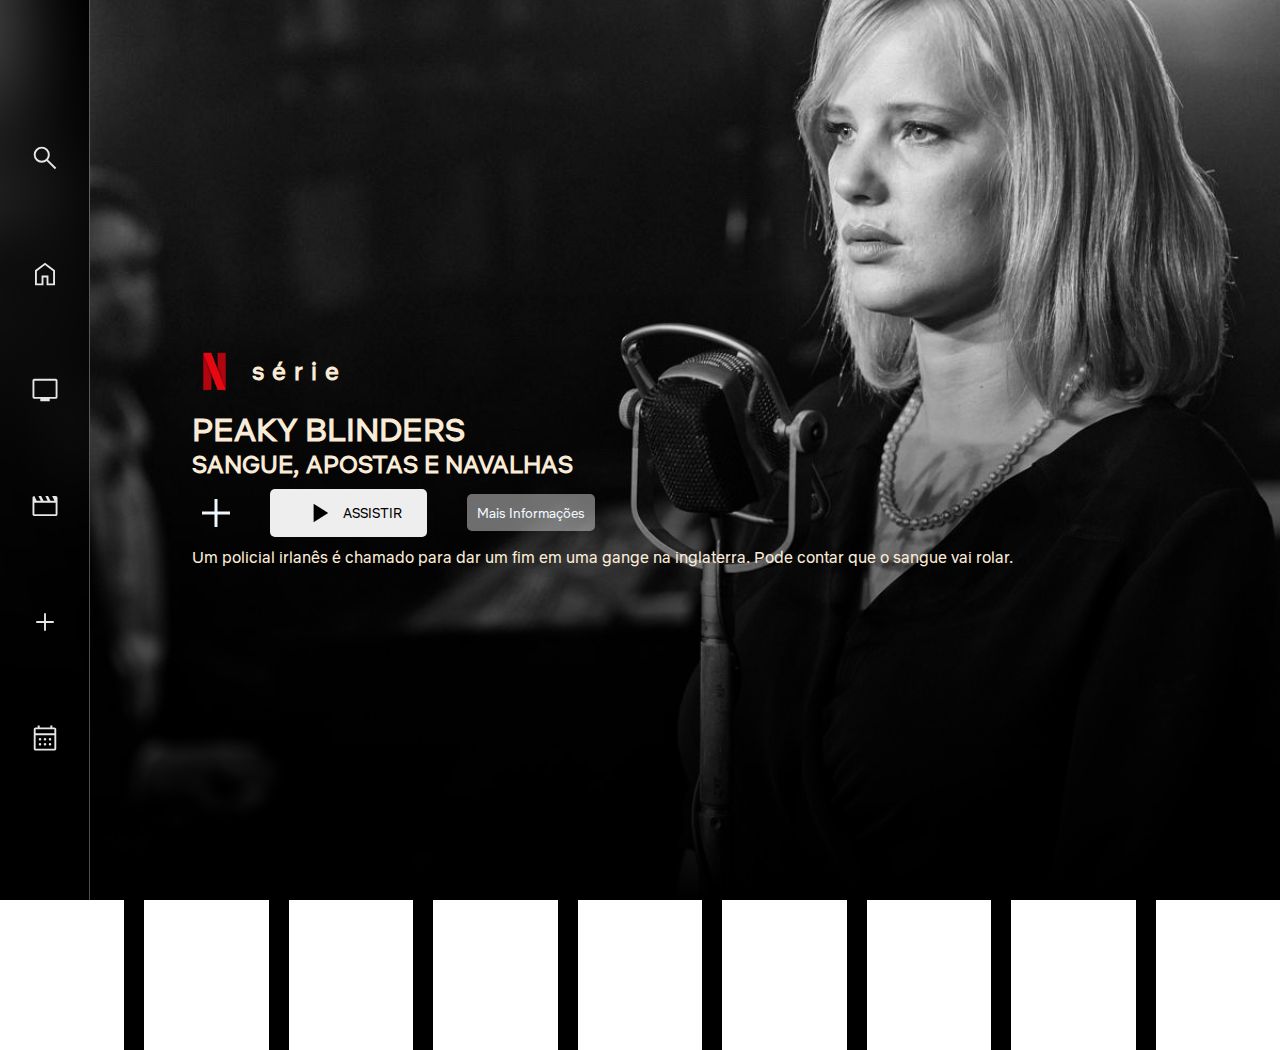
==== index.html @ 594e0eb7 "Adicionando commit com hidden" ====
<!DOCTYPE html>
<html lang="pt-br">
<head>
    <meta charset="UTF-8">
    <meta http-equiv="X-UA-Compatible" content="IE=edge">
    <meta name="viewport" content="width=device-width, initial-scale=1.0">

    <link rel="stylesheet" href="./css/style.css">
    <link rel="stylesheet" href="./css/styleMobile.css" media="screen and (max-width : 760px)">
    <title>Netflix Clone</title>



</head>
<body>
  

    <header>
        
        <div id="--backgoundHeader">
            <nav id="--itensMenuNAV">
                <ul>

                    <li><a href="#"><svg xmlns="http://www.w3.org/2000/svg" height="48" viewBox="0 -960 960 960" width="48"><path d="M796-121 533-384q-30 26-69.959 40.5T378-329q-108.162 0-183.081-75Q120-479 120-585t75-181q75-75 181.5-75t181 75Q632-691 632-584.85 632-542 618-502q-14 40-42 75l264 262-44 44ZM377-389q81.25 0 138.125-57.5T572-585q0-81-56.875-138.5T377-781q-82.083 0-139.542 57.5Q180-666 180-585t57.458 138.5Q294.917-389 377-389Z"/></svg></a></li>
                    <li><a href="#"><svg xmlns="http://www.w3.org/2000/svg" height="48" viewBox="0 -960 960 960" width="48"><path d="M220-180h150v-250h220v250h150v-390L480-765 220-570v390Zm-60 60v-480l320-240 320 240v480H530v-250H430v250H160Zm320-353Z"/></svg></a></li>
                    <li><a href="#"><svg xmlns="http://www.w3.org/2000/svg" height="48" viewBox="0 -960 960 960" width="48"><path d="M330-120v-80H140q-24 0-42-18t-18-42v-520q0-24 18-42t42-18h680q24 0 42 18t18 42v520q0 24-18 42t-42 18H630v80H330ZM140-260h680v-520H140v520Zm0 0v-520 520Z"/></svg></a></li>
                    <li><a href="#"><svg xmlns="http://www.w3.org/2000/svg" height="48" viewBox="0 -960 960 960" width="48"><path d="m140-800 74 152h130l-74-152h89l74 152h130l-74-152h89l74 152h130l-74-152h112q24 0 42 18t18 42v520q0 24-18 42t-42 18H140q-24 0-42-18t-18-42v-520q0-24 18-42t42-18Zm0 212v368h680v-368H140Zm0 0v368-368Z"/></svg></a></li>
                    <li><a href="#"><svg xmlns="http://www.w3.org/2000/svg" height="48" viewBox="0 -960 960 960" width="48"><path d="M450-450H200v-60h250v-250h60v250h250v60H510v250h-60v-250Z"/></svg></a></li>
                    <li><a href="#"><svg xmlns="http://www.w3.org/2000/svg" height="48" viewBox="0 -960 960 960" width="48"><path d="M180-80q-24 0-42-18t-18-42v-620q0-24 18-42t42-18h65v-60h65v60h340v-60h65v60h65q24 0 42 18t18 42v620q0 24-18 42t-42 18H180Zm0-60h600v-430H180v430Zm0-490h600v-130H180v130Zm0 0v-130 130Zm300 230q-17 0-28.5-11.5T440-440q0-17 11.5-28.5T480-480q17 0 28.5 11.5T520-440q0 17-11.5 28.5T480-400Zm-160 0q-17 0-28.5-11.5T280-440q0-17 11.5-28.5T320-480q17 0 28.5 11.5T360-440q0 17-11.5 28.5T320-400Zm320 0q-17 0-28.5-11.5T600-440q0-17 11.5-28.5T640-480q17 0 28.5 11.5T680-440q0 17-11.5 28.5T640-400ZM480-240q-17 0-28.5-11.5T440-280q0-17 11.5-28.5T480-320q17 0 28.5 11.5T520-280q0 17-11.5 28.5T480-240Zm-160 0q-17 0-28.5-11.5T280-280q0-17 11.5-28.5T320-320q17 0 28.5 11.5T360-280q0 17-11.5 28.5T320-240Zm320 0q-17 0-28.5-11.5T600-280q0-17 11.5-28.5T640-320q17 0 28.5 11.5T680-280q0 17-11.5 28.5T640-240Z"/></svg></a></li>

                </ul>
            </nav>
            <section>
                
                <div class="contentBannerText">
                    
               
                    <div class="logoBannerInitial">
                       <img src="./Netflix/logo/simbolo/01_Netflix_Symbol_RGB/Netflix_Symbol_RGB.png" alt=""> <h1>série</h1>

                    </div>
                    <div class="tituloBannerInitialDIV">
                        <h1>PEAKY BLINDERS</h1>
                        <h2>SANGUE, APOSTAS E NAVALHAS</h2>
                    </div>
                    <div class="buttonBannerInitial">
                        <svg xmlns="http://www.w3.org/2000/svg" height="48" viewBox="0 -960 960 960" width="48"><path d="M450-450H200v-60h250v-250h60v250h250v60H510v250h-60v-250Z"/></svg>
                        <Button id="--buttonAssistir">
                        <img src="../icons/play_arrow.svg" alt="">ASSISTIR</Button>
                        <Button id="--buttonMaisInformacoes">Mais Informações</Button>
                        
                    </div>
                    <div class="paragrafoBannerInitial">
                        <p>Um policial irlanês é chamado para dar um fim em uma gange na inglaterra. Pode contar que o sangue vai rolar.</p>
                    </div>
                </div>
                
                <div class="conteudoHeaderBanner">
                   
                </div>
            </section>

        </div>
    </header>

            <main>
                <div class="conteiner">
                <div class="conteinerMovies" id="teest">
                    <div class="cardInicial-item" id="a"></div>
                    <div class="cardInicial-item" id="a"></div>
                    <div class="cardInicial-item" id="a"></div>
                    <div class="cardInicial-item" id="a"></div>
                    <div class="cardInicial-item" id="a"></div>
                    <div class="cardInicial-item" id="a"></div>

                    <div class="cardInicial-item" id="a"></div>
                    <div class="cardInicial-item" id="a"></div>
                    <div class="cardInicial-item" id="a"></div>
                </div>
            </div>

                <!-- <div class="conteinerMovies2">
                    <div class="cardInicial-item2" id=""></div>
                    <div class="cardInicial-item2" id=""></div>
                    <div class="cardInicial-item2" id=""></div>
                    <div class="cardInicial-item2" id=""></div>
                    <div class="cardInicial-item2" id=""></div>
                    <div class="cardInicial-item2" id=""></div>
                </div> -->
            </main>
    <footer></footer>

    
</body>
</html>
---- css/style.css ----
@font-face {
    font-family:'netflix-font';
    src: url(../Netflix/fonte/netflix-sans-font/NetflixSans-Regular.otf) format(opentype), url(../Netflix/fonte/netflix-sans-font/NetflixSans-Light.woff2) format(opentype);
    font-weight: normal;
    font-style: normal;
}


*
{
    padding: 0%;
    margin: 0%;
    font-family:'netflix-font';
    font-style: normal;
    box-sizing: border-box;
}

*, *:before, *:after
{
    padding: 0%;
    margin: 0%;
    box-sizing: border-box;
}

body
{
    background-color: #000000;
}



#--itensMenuNAV
{
   
    width: 10vh;
    height: 100vh;
  
    position: fixed;

    backdrop-filter: blur(30px);
    border-right: 1px solid rgba(255, 255, 255, 0.3);

    background: linear-gradient(80deg, transparent, rgb(0, 0, 0) 100%);

    z-index:10000;
    
    
}

#--itensMenuNAV ul
{
    display: flex;
    height: 100%;
    flex-direction: column;
    justify-content: center;
    align-items: center;
    gap: 64px;
    
    list-style: none;
}

#--itensMenuNAV ul li svg
{
   width: 30px;
   transition: 0.3s;
   fill: rgb(231, 231, 231);
   
}
#--itensMenuNAV ul li svg:hover
{
    transition: 0.3s;
    width: 50px;
    fill: rgb(229, 9, 20);
    
    padding-left: 12px;
    border-left: 2px solid rgb(229, 9, 20);
   
}
/* HEADER BANNER */

.conteudoHeaderBanner
{
    height: 100vh;
   
    display: flex;
   
    justify-content: center;
    
    flex-direction: column;
    gap: 90px;

    color: aliceblue;

     background-image: url(../images/bg-header-1.png);
    -webkit-mask-image: linear-gradient(to top, transparent, rgb(0, 0, 0) 70%);
    background-repeat: no-repeat;
    background-size: cover;
    background-position: center; 
}
.contentBannerText
{
    display: flex;
    height: 100%;
    position: absolute;
    flex-direction: column;

    justify-content: center;
    margin-left: 15%;
    z-index: 10000;
    color: antiquewhite;
}
.logoBannerInitial
{
    display: flex;
    align-items: center;
}
.logoBannerInitial img
{
    width: 45px;
    height: 75px;
 
}

.logoBannerInitial h1
{
    font-size: 25px;
    letter-spacing:.5rem;
    margin-left: 15px;
}

.buttonBannerInitial
{
    display: flex;
    align-items: center;
    gap: 20px;
    
}

.buttonBannerInitial svg
{
   fill: aliceblue;
    
}

.buttonBannerInitial button
{
   
    display: flex;
    align-items: center;
    
    padding: 0px 25px;
    margin: 10px;

    border: none;
    border-radius: 5px;
    cursor: pointer;

}

#--buttonAssistir
{
    background-color: rgb(238, 238, 238);
    fill: black;
}

#--buttonAssistir svg
{

    fill: black;
}


#--buttonMaisInformacoes
{
    background-color: rgba(216, 216, 216, 0.5); 
    color: aliceblue; 
    padding: 10px; 
}


.conteiner
{
    display: block;
    width: 100%;
    height: 150px;

    
}


.conteinerMovies
{
    display: flex;
    
    gap:20px;
    
} 
.cardInicial-item
{
  
    width: 400px;
    height: 150px;
    background-color: rgb(255, 255, 255);
   
}
---- css/styleMobile.css ----
#--itensMenuNAV 
{
    display: none;

}
.logoBannerInitial
{
    padding: 0%;
    margin: 0%;
    width: 80%; 
}


.contentBannerText
{
    display: flex;
    justify-content: center;
    text-align: center;
}
.tituloBannerInitialDIV
{
    padding: 0%;
    margin: 0%;
    width: 80%; 
}

.buttonBannerInitial
{
    padding: 0%;
    margin: 0%;
    width: 80%;
}

.buttonBannerInitial button
{
    padding: 0%;
    margin: 0%;
    width: 80%;
}

.paragrafoBannerInitial
{
    padding: 0%;
    margin: 0%;
    width: 80%;
}


#--buttonMaisInformacoes
{
    padding: 0%;
    margin: 0%;
}
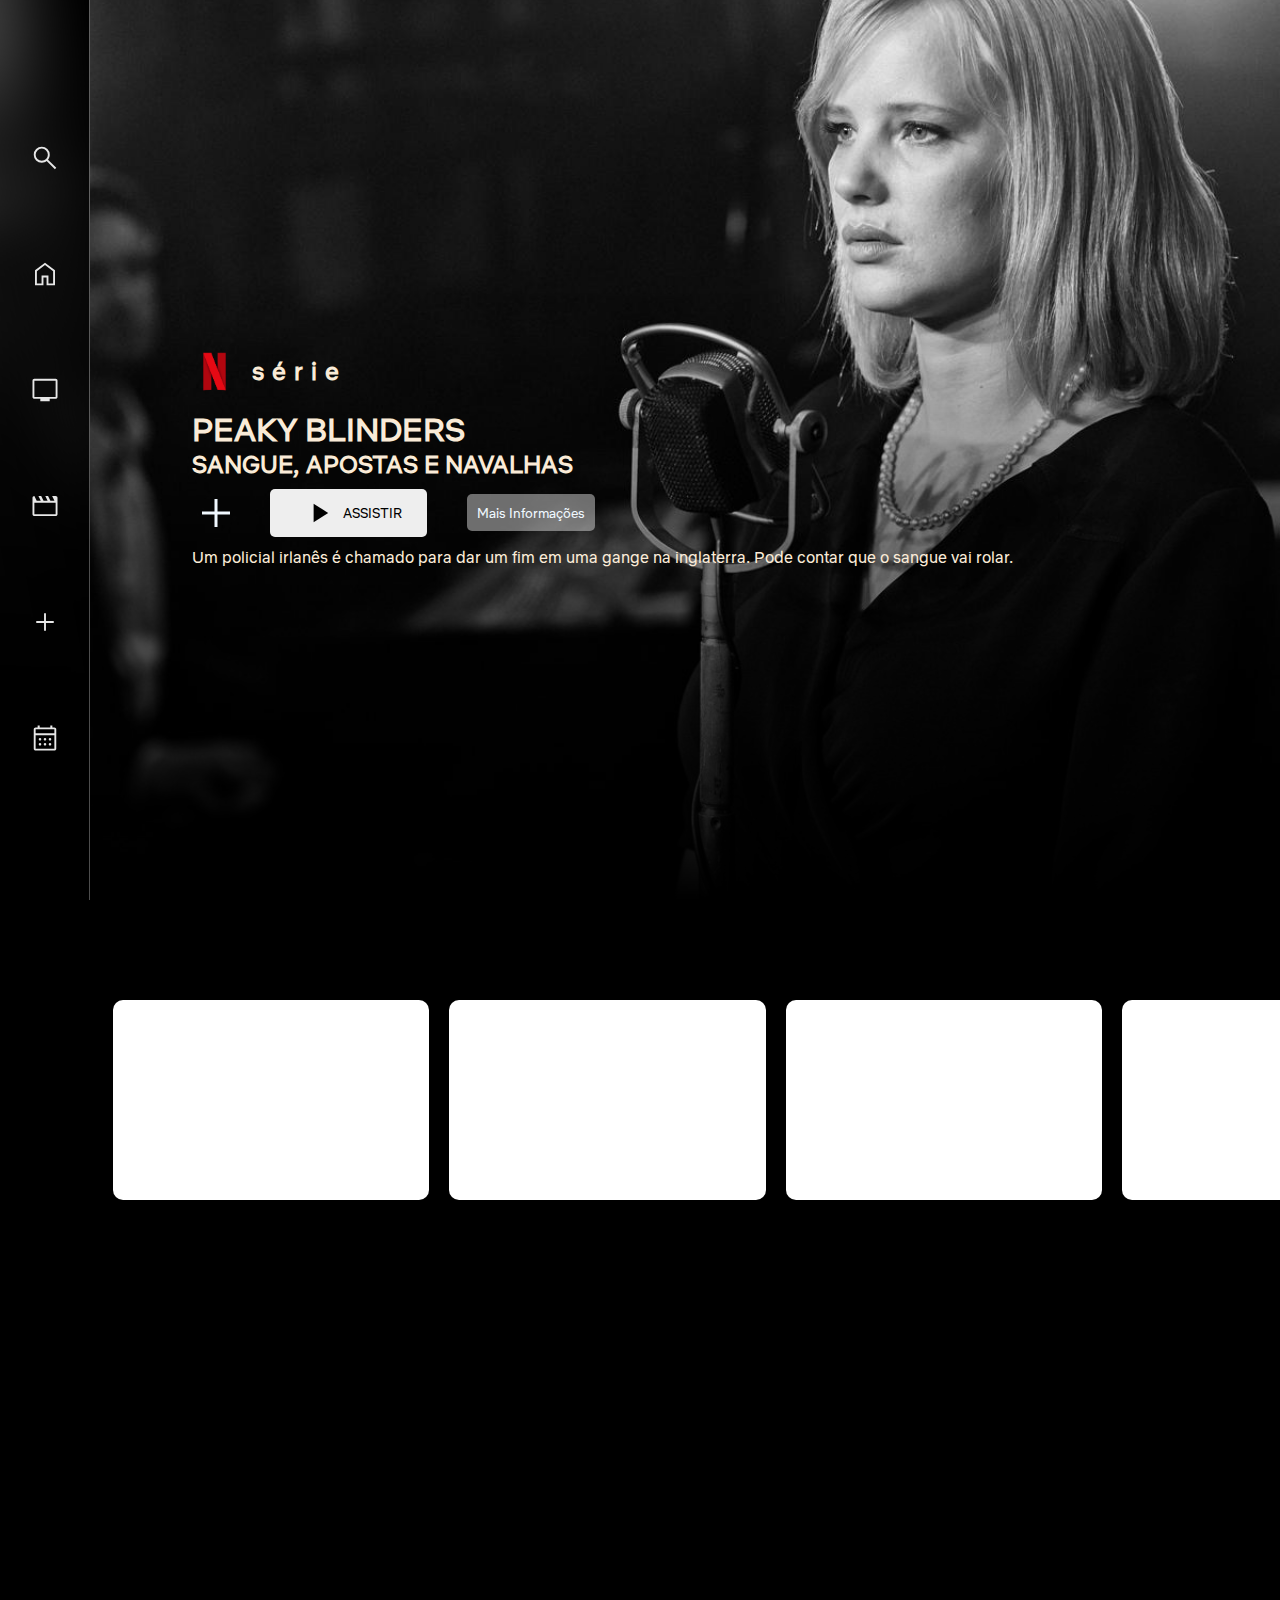
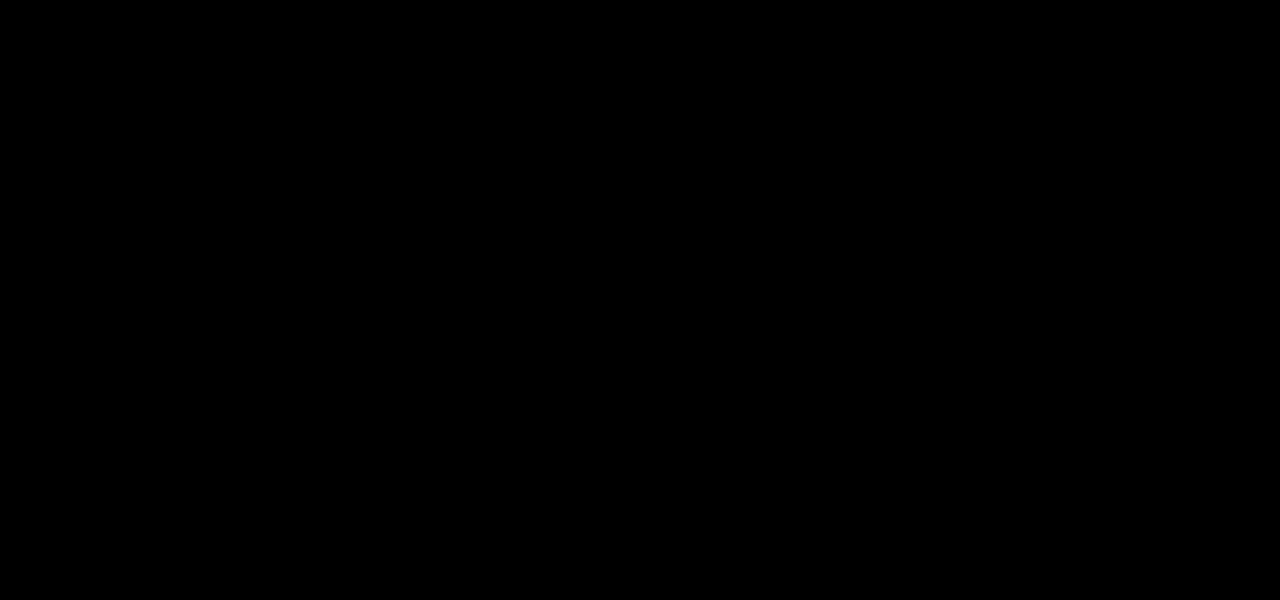
==== commit 5661254d: "Adicionado overflow" ====
--- a/index.html
+++ b/index.html
@@ -79,14 +79,14 @@
                 </div>
             </div>
 
-                <!-- <div class="conteinerMovies2">
+                 <div class="conteinerMovies2">
                     <div class="cardInicial-item2" id=""></div>
                     <div class="cardInicial-item2" id=""></div>
                     <div class="cardInicial-item2" id=""></div>
                     <div class="cardInicial-item2" id=""></div>
                     <div class="cardInicial-item2" id=""></div>
                     <div class="cardInicial-item2" id=""></div>
-                </div> -->
+                </div> 
             </main>
     <footer></footer>
 
--- a/css/style.css
+++ b/css/style.css
@@ -181,27 +181,58 @@
 
 .conteiner
 {
-    display: block;
-    width: 100%;
-    height: 150px;
-
-    
-}
-
-
+    display: flex;
+    width: 94%;
+    height: 400px;
+    overflow: auto;
+    margin-left: 6%;
+
+    
+    align-items: center;
+}
+
+.conteiner::-webkit-scrollbar {
+    width: 0px;
+    scroll-behavior: smooth;
+    display: flex;
+   
+   
+}
 .conteinerMovies
 {
     display: flex;
-    
+    width: 250%;
     gap:20px;
+    margin-left: 3%;
+ 
     
 } 
 .cardInicial-item
 {
   
     width: 400px;
-    height: 150px;
+    height: 200px;
+
     background-color: rgb(255, 255, 255);
-   
-}
-
+    transition: 0.8s;
+    border-radius: 10px;
+   
+}
+.cardInicial-item:hover
+{
+  
+    /* -xpedu-transform: scale(1.3); */
+    -ms-transform: scale(1.3);
+    transform: scale(1.3);
+    transition: 0.8s;
+   
+}
+
+
+
+.cardInicial-item2
+{
+    width: 400px;
+    height: 150px; 
+
+}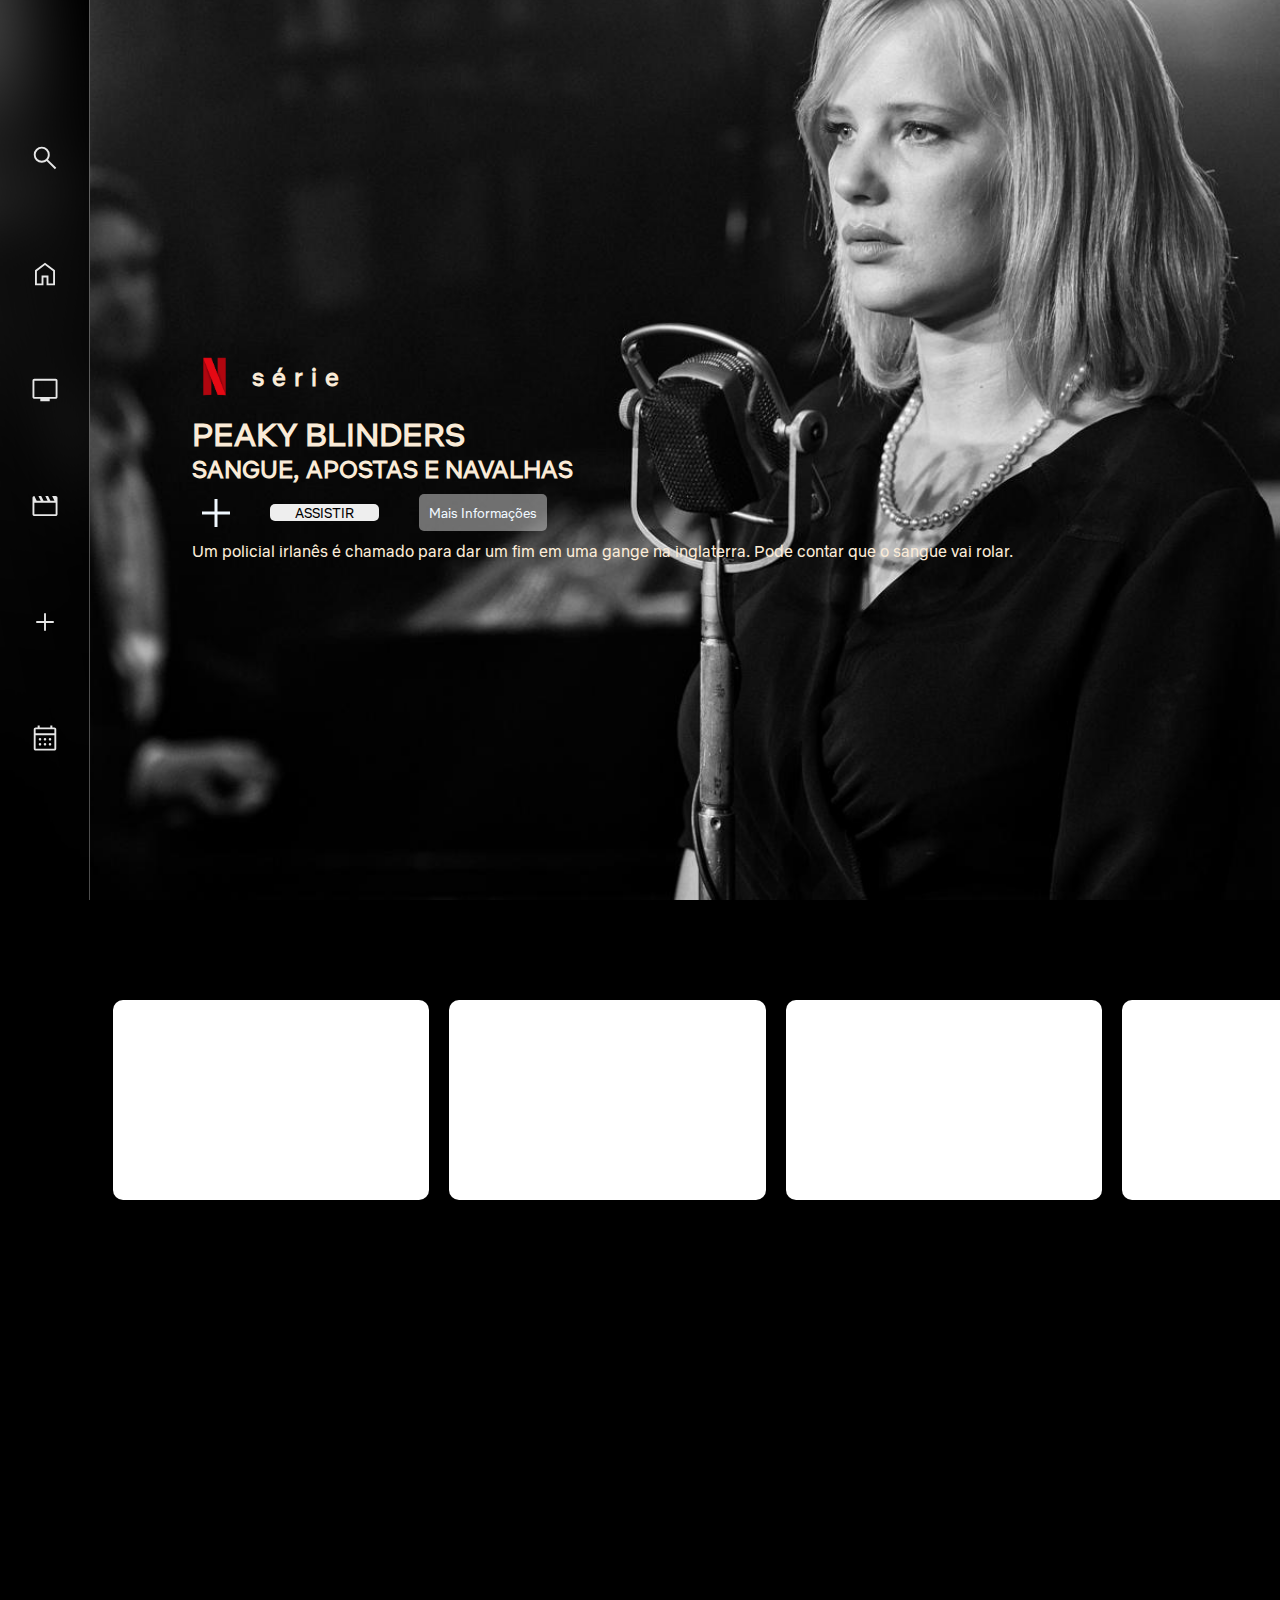
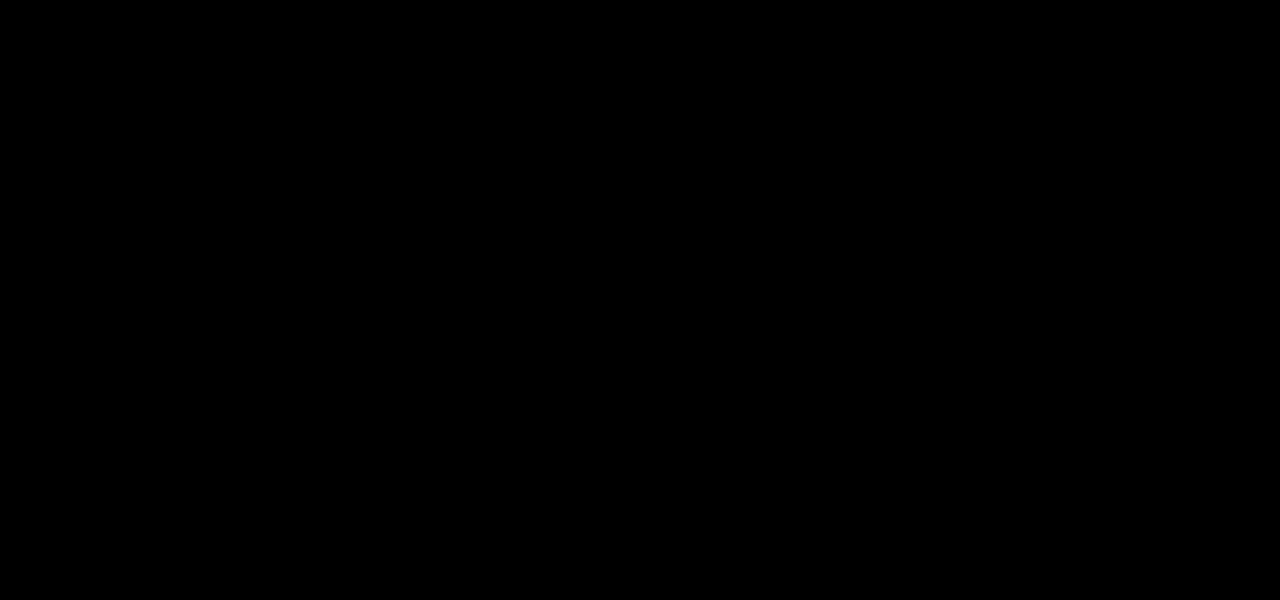
==== commit e7505216: "Otimização no projeto mobile." ====
--- a/index.html
+++ b/index.html
@@ -1,5 +1,6 @@
 <!DOCTYPE html>
 <html lang="pt-br">
+
 <head>
     <meta charset="UTF-8">
     <meta http-equiv="X-UA-Compatible" content="IE=edge">
@@ -12,84 +13,116 @@
 
 
 </head>
+
 <body>
-  
+
 
     <header>
-        
+
         <div id="--backgoundHeader">
             <nav id="--itensMenuNAV">
                 <ul>
 
-                    <li><a href="#"><svg xmlns="http://www.w3.org/2000/svg" height="48" viewBox="0 -960 960 960" width="48"><path d="M796-121 533-384q-30 26-69.959 40.5T378-329q-108.162 0-183.081-75Q120-479 120-585t75-181q75-75 181.5-75t181 75Q632-691 632-584.85 632-542 618-502q-14 40-42 75l264 262-44 44ZM377-389q81.25 0 138.125-57.5T572-585q0-81-56.875-138.5T377-781q-82.083 0-139.542 57.5Q180-666 180-585t57.458 138.5Q294.917-389 377-389Z"/></svg></a></li>
-                    <li><a href="#"><svg xmlns="http://www.w3.org/2000/svg" height="48" viewBox="0 -960 960 960" width="48"><path d="M220-180h150v-250h220v250h150v-390L480-765 220-570v390Zm-60 60v-480l320-240 320 240v480H530v-250H430v250H160Zm320-353Z"/></svg></a></li>
-                    <li><a href="#"><svg xmlns="http://www.w3.org/2000/svg" height="48" viewBox="0 -960 960 960" width="48"><path d="M330-120v-80H140q-24 0-42-18t-18-42v-520q0-24 18-42t42-18h680q24 0 42 18t18 42v520q0 24-18 42t-42 18H630v80H330ZM140-260h680v-520H140v520Zm0 0v-520 520Z"/></svg></a></li>
-                    <li><a href="#"><svg xmlns="http://www.w3.org/2000/svg" height="48" viewBox="0 -960 960 960" width="48"><path d="m140-800 74 152h130l-74-152h89l74 152h130l-74-152h89l74 152h130l-74-152h112q24 0 42 18t18 42v520q0 24-18 42t-42 18H140q-24 0-42-18t-18-42v-520q0-24 18-42t42-18Zm0 212v368h680v-368H140Zm0 0v368-368Z"/></svg></a></li>
-                    <li><a href="#"><svg xmlns="http://www.w3.org/2000/svg" height="48" viewBox="0 -960 960 960" width="48"><path d="M450-450H200v-60h250v-250h60v250h250v60H510v250h-60v-250Z"/></svg></a></li>
-                    <li><a href="#"><svg xmlns="http://www.w3.org/2000/svg" height="48" viewBox="0 -960 960 960" width="48"><path d="M180-80q-24 0-42-18t-18-42v-620q0-24 18-42t42-18h65v-60h65v60h340v-60h65v60h65q24 0 42 18t18 42v620q0 24-18 42t-42 18H180Zm0-60h600v-430H180v430Zm0-490h600v-130H180v130Zm0 0v-130 130Zm300 230q-17 0-28.5-11.5T440-440q0-17 11.5-28.5T480-480q17 0 28.5 11.5T520-440q0 17-11.5 28.5T480-400Zm-160 0q-17 0-28.5-11.5T280-440q0-17 11.5-28.5T320-480q17 0 28.5 11.5T360-440q0 17-11.5 28.5T320-400Zm320 0q-17 0-28.5-11.5T600-440q0-17 11.5-28.5T640-480q17 0 28.5 11.5T680-440q0 17-11.5 28.5T640-400ZM480-240q-17 0-28.5-11.5T440-280q0-17 11.5-28.5T480-320q17 0 28.5 11.5T520-280q0 17-11.5 28.5T480-240Zm-160 0q-17 0-28.5-11.5T280-280q0-17 11.5-28.5T320-320q17 0 28.5 11.5T360-280q0 17-11.5 28.5T320-240Zm320 0q-17 0-28.5-11.5T600-280q0-17 11.5-28.5T640-320q17 0 28.5 11.5T680-280q0 17-11.5 28.5T640-240Z"/></svg></a></li>
+                    <li><a href="#"><svg xmlns="http://www.w3.org/2000/svg" height="48" viewBox="0 -960 960 960"
+                                width="48">
+                                <path
+                                    d="M796-121 533-384q-30 26-69.959 40.5T378-329q-108.162 0-183.081-75Q120-479 120-585t75-181q75-75 181.5-75t181 75Q632-691 632-584.85 632-542 618-502q-14 40-42 75l264 262-44 44ZM377-389q81.25 0 138.125-57.5T572-585q0-81-56.875-138.5T377-781q-82.083 0-139.542 57.5Q180-666 180-585t57.458 138.5Q294.917-389 377-389Z" />
+                            </svg></a></li>
+                    <li><a href="#"><svg xmlns="http://www.w3.org/2000/svg" height="48" viewBox="0 -960 960 960"
+                                width="48">
+                                <path
+                                    d="M220-180h150v-250h220v250h150v-390L480-765 220-570v390Zm-60 60v-480l320-240 320 240v480H530v-250H430v250H160Zm320-353Z" />
+                            </svg></a></li>
+                    <li><a href="#"><svg xmlns="http://www.w3.org/2000/svg" height="48" viewBox="0 -960 960 960"
+                                width="48">
+                                <path
+                                    d="M330-120v-80H140q-24 0-42-18t-18-42v-520q0-24 18-42t42-18h680q24 0 42 18t18 42v520q0 24-18 42t-42 18H630v80H330ZM140-260h680v-520H140v520Zm0 0v-520 520Z" />
+                            </svg></a></li>
+                    <li><a href="#"><svg xmlns="http://www.w3.org/2000/svg" height="48" viewBox="0 -960 960 960"
+                                width="48">
+                                <path
+                                    d="m140-800 74 152h130l-74-152h89l74 152h130l-74-152h89l74 152h130l-74-152h112q24 0 42 18t18 42v520q0 24-18 42t-42 18H140q-24 0-42-18t-18-42v-520q0-24 18-42t42-18Zm0 212v368h680v-368H140Zm0 0v368-368Z" />
+                            </svg></a></li>
+                    <li><a href="#"><svg xmlns="http://www.w3.org/2000/svg" height="48" viewBox="0 -960 960 960"
+                                width="48">
+                                <path d="M450-450H200v-60h250v-250h60v250h250v60H510v250h-60v-250Z" />
+                            </svg></a></li>
+                    <li><a href="#"><svg xmlns="http://www.w3.org/2000/svg" height="48" viewBox="0 -960 960 960"
+                                width="48">
+                                <path
+                                    d="M180-80q-24 0-42-18t-18-42v-620q0-24 18-42t42-18h65v-60h65v60h340v-60h65v60h65q24 0 42 18t18 42v620q0 24-18 42t-42 18H180Zm0-60h600v-430H180v430Zm0-490h600v-130H180v130Zm0 0v-130 130Zm300 230q-17 0-28.5-11.5T440-440q0-17 11.5-28.5T480-480q17 0 28.5 11.5T520-440q0 17-11.5 28.5T480-400Zm-160 0q-17 0-28.5-11.5T280-440q0-17 11.5-28.5T320-480q17 0 28.5 11.5T360-440q0 17-11.5 28.5T320-400Zm320 0q-17 0-28.5-11.5T600-440q0-17 11.5-28.5T640-480q17 0 28.5 11.5T680-440q0 17-11.5 28.5T640-400ZM480-240q-17 0-28.5-11.5T440-280q0-17 11.5-28.5T480-320q17 0 28.5 11.5T520-280q0 17-11.5 28.5T480-240Zm-160 0q-17 0-28.5-11.5T280-280q0-17 11.5-28.5T320-320q17 0 28.5 11.5T360-280q0 17-11.5 28.5T320-240Zm320 0q-17 0-28.5-11.5T600-280q0-17 11.5-28.5T640-320q17 0 28.5 11.5T680-280q0 17-11.5 28.5T640-240Z" />
+                            </svg></a></li>
 
                 </ul>
             </nav>
             <section>
-                
-                <div class="contentBannerText">
-                    
-               
-                    <div class="logoBannerInitial">
-                       <img src="./Netflix/logo/simbolo/01_Netflix_Symbol_RGB/Netflix_Symbol_RGB.png" alt=""> <h1>série</h1>
+                <div class="containerHeaderBack">
+                    <div class="contentBannerText">
+
+
+                        <div class="logoBannerInitial">
+                            <img src="./Netflix/logo/simbolo/01_Netflix_Symbol_RGB/Netflix_Symbol_RGB.png" alt="">
+                            <h1>série</h1>
+
+                        </div>
+                        <div id="--buttons" class="tituloBannerInitialDIV">
+                            <h1>PEAKY BLINDERS</h1>
+                            <h2>SANGUE, APOSTAS E NAVALHAS</h2>
+                        </div>
+                        <div class="buttonBannerInitial">
+
+                            <svg xmlns="http://www.w3.org/2000/svg" height="48" viewBox="0 -960 960 960" width="48">
+                                <path d="M450-450H200v-60h250v-250h60v250h250v60H510v250h-60v-250Z" />
+                            </svg>
+                            <Button id="--buttonAssistir">
+                                <img src="../projetoNETFLIX/icons/play_arrow.svg" alt="">ASSISTIR</Button>
+                            <Button id="--buttonMaisInformacoes">Mais Informações</Button>
+
+                        </div>
+                        <div class="paragrafoBannerInitial">
+                            <p>Um policial irlanês é chamado para dar um fim em uma gange na inglaterra. Pode contar que
+                                o
+                                sangue vai rolar.</p>
+                        </div>
+                    </div>
+
+                    <div class="conteudoHeaderBanner">
 
                     </div>
-                    <div class="tituloBannerInitialDIV">
-                        <h1>PEAKY BLINDERS</h1>
-                        <h2>SANGUE, APOSTAS E NAVALHAS</h2>
-                    </div>
-                    <div class="buttonBannerInitial">
-                        <svg xmlns="http://www.w3.org/2000/svg" height="48" viewBox="0 -960 960 960" width="48"><path d="M450-450H200v-60h250v-250h60v250h250v60H510v250h-60v-250Z"/></svg>
-                        <Button id="--buttonAssistir">
-                        <img src="../icons/play_arrow.svg" alt="">ASSISTIR</Button>
-                        <Button id="--buttonMaisInformacoes">Mais Informações</Button>
-                        
-                    </div>
-                    <div class="paragrafoBannerInitial">
-                        <p>Um policial irlanês é chamado para dar um fim em uma gange na inglaterra. Pode contar que o sangue vai rolar.</p>
-                    </div>
-                </div>
-                
-                <div class="conteudoHeaderBanner">
-                   
                 </div>
             </section>
 
         </div>
     </header>
 
-            <main>
-                <div class="conteiner">
-                <div class="conteinerMovies" id="teest">
-                    <div class="cardInicial-item" id="a"></div>
-                    <div class="cardInicial-item" id="a"></div>
-                    <div class="cardInicial-item" id="a"></div>
-                    <div class="cardInicial-item" id="a"></div>
-                    <div class="cardInicial-item" id="a"></div>
-                    <div class="cardInicial-item" id="a"></div>
+    <main>
+        <div class="conteiner">
+            <div class="conteinerMovies" id="teest">
+                <div class="cardInicial-item" id="a"></div>
+                <div class="cardInicial-item" id="a"></div>
+                <div class="cardInicial-item" id="a"></div>
+                <div class="cardInicial-item" id="a"></div>
+                <div class="cardInicial-item" id="a"></div>
+                <div class="cardInicial-item" id="a"></div>
 
-                    <div class="cardInicial-item" id="a"></div>
-                    <div class="cardInicial-item" id="a"></div>
-                    <div class="cardInicial-item" id="a"></div>
-                </div>
+                <div class="cardInicial-item" id="a"></div>
+                <div class="cardInicial-item" id="a"></div>
+                <div class="cardInicial-item" id="a"></div>
             </div>
+        </div>
 
-                 <div class="conteinerMovies2">
-                    <div class="cardInicial-item2" id=""></div>
-                    <div class="cardInicial-item2" id=""></div>
-                    <div class="cardInicial-item2" id=""></div>
-                    <div class="cardInicial-item2" id=""></div>
-                    <div class="cardInicial-item2" id=""></div>
-                    <div class="cardInicial-item2" id=""></div>
-                </div> 
-            </main>
+        <div class="conteinerMovies2">
+            <div class="cardInicial-item2" id=""></div>
+            <div class="cardInicial-item2" id=""></div>
+            <div class="cardInicial-item2" id=""></div>
+            <div class="cardInicial-item2" id=""></div>
+            <div class="cardInicial-item2" id=""></div>
+            <div class="cardInicial-item2" id=""></div>
+        </div>
+    </main>
     <footer></footer>
 
-    
+
 </body>
+
 </html>--- a/css/style.css
+++ b/css/style.css
@@ -7,20 +7,14 @@
 }
 
 
-*
-{
-    padding: 0%;
-    margin: 0%;
-    font-family:'netflix-font';
-    font-style: normal;
-    box-sizing: border-box;
-}
-
 *, *:before, *:after
 {
     padding: 0%;
     margin: 0%;
     box-sizing: border-box;
+
+    font-family:'netflix-font';
+    font-style: normal;
 }
 
 body
@@ -32,7 +26,6 @@
 
 #--itensMenuNAV
 {
-   
     width: 10vh;
     height: 100vh;
   
@@ -44,8 +37,6 @@
     background: linear-gradient(80deg, transparent, rgb(0, 0, 0) 100%);
 
     z-index:10000;
-    
-    
 }
 
 #--itensMenuNAV ul
@@ -84,6 +75,7 @@
     height: 100vh;
    
     display: flex;
+    
    
     justify-content: center;
     
@@ -93,11 +85,12 @@
     color: aliceblue;
 
      background-image: url(../images/bg-header-1.png);
-    -webkit-mask-image: linear-gradient(to top, transparent, rgb(0, 0, 0) 70%);
+    /* -webkit-mask-image: linear-gradient(to top, transparent, rgb(0, 0, 0) 70%); */
     background-repeat: no-repeat;
     background-size: cover;
     background-position: center; 
 }
+
 .contentBannerText
 {
     display: flex;
--- a/css/styleMobile.css
+++ b/css/styleMobile.css
@@ -1,54 +1,134 @@
+@font-face {
+    font-family:'netflix-font';
+    src: url(../Netflix/fonte/netflix-sans-font/NetflixSans-Regular.otf) format(opentype), url(../Netflix/fonte/netflix-sans-font/NetflixSans-Light.woff2) format(opentype);
+    font-weight: normal;
+    font-style: normal;
+}
 
-#--itensMenuNAV 
-{
-    display: none;
 
-}
-.logoBannerInitial
+*, *:before, *:after
 {
     padding: 0%;
     margin: 0%;
-    width: 80%; 
+    box-sizing: border-box;
+
+    font-family:'netflix-font';
+    font-style: normal;
+}
+body{
+    background-color: rgb(6, 49, 87);
 }
 
+#--itensMenuNAV
+{
+    height: 10vh;
+    width: 100%;
+
+    position: fixed;
+    top: 90%;
+    gap: 5px;
+
+    backdrop-filter: blur(30px);
+    border-right: 1px solid rgba(255, 255, 255, 0.3);
+
+    background: linear-gradient(80deg, transparent, rgb(0, 0, 0) 100%);
+
+    z-index:999999;
+}
+
+#--itensMenuNAV ul
+{
+    display: flex;
+    flex-direction: row;
+    z-index:10000;
+}
+
+#--itensMenuNAV ul li
+{
+    width: 5px;
+}
+
+#--itensMenuNAV ul li svg
+{
+   width: 30px;
+   transition: 0.3s;
+   fill: rgb(231, 231, 231);
+   
+}
+
+#--itensMenuNAV ul li svg:hover
+{
+    transition: 0.3s;
+    width: 50px;
+    fill: rgb(229, 9, 20);
+    
+    padding-bottom: 12px;
+    border-bottom: 2px solid rgb(229, 9, 20);
+   
+}
+
+.conteudoHeaderBanner
+{
+    height: 580px;
+    width: 90%;
+    display: flex;
+   
+    justify-content: center;
+    flex-direction: column;
+    gap: 90px;
+    
+    position: relative;
+    top: 30px;
+
+    color: aliceblue;
+    border-radius: 10px;
+
+    background-image: url(../images/bg-header-1.png);
+    /* -webkit-mask-image: linear-gradient(to top, transparent, rgb(0, 0, 0) 70%); */
+    background-repeat: no-repeat;
+    background-size: cover;
+    background-position: center; 
+}
+
+.containerHeaderBack
+{
+    display: flex;
+    justify-content: center;
+
+    top: 20px;
+    
+}
 
 .contentBannerText
 {
     display: flex;
+    height: 100%;
+    width: 100%;
+    position: absolute;
+
     justify-content: center;
-    text-align: center;
+    z-index: 10000;
+
+    position: absolute;
+    top: 25%;
 }
-.tituloBannerInitialDIV
+
+.paragrafoBannerInitial p 
 {
-    padding: 0%;
-    margin: 0%;
-    width: 80%; 
+    display: none;
+}
+
+#--buttons
+{
+    width: 100%;
 }
 
 .buttonBannerInitial
 {
-    padding: 0%;
-    margin: 0%;
-    width: 80%;
+    width: 100%;
+    display: flex;
+    justify-content: center;
+    align-items: center;
+    gap: 20px;
+    
 }
-
-.buttonBannerInitial button
-{
-    padding: 0%;
-    margin: 0%;
-    width: 80%;
-}
-
-.paragrafoBannerInitial
-{
-    padding: 0%;
-    margin: 0%;
-    width: 80%;
-}
-
-
-#--buttonMaisInformacoes
-{
-    padding: 0%;
-    margin: 0%;
-}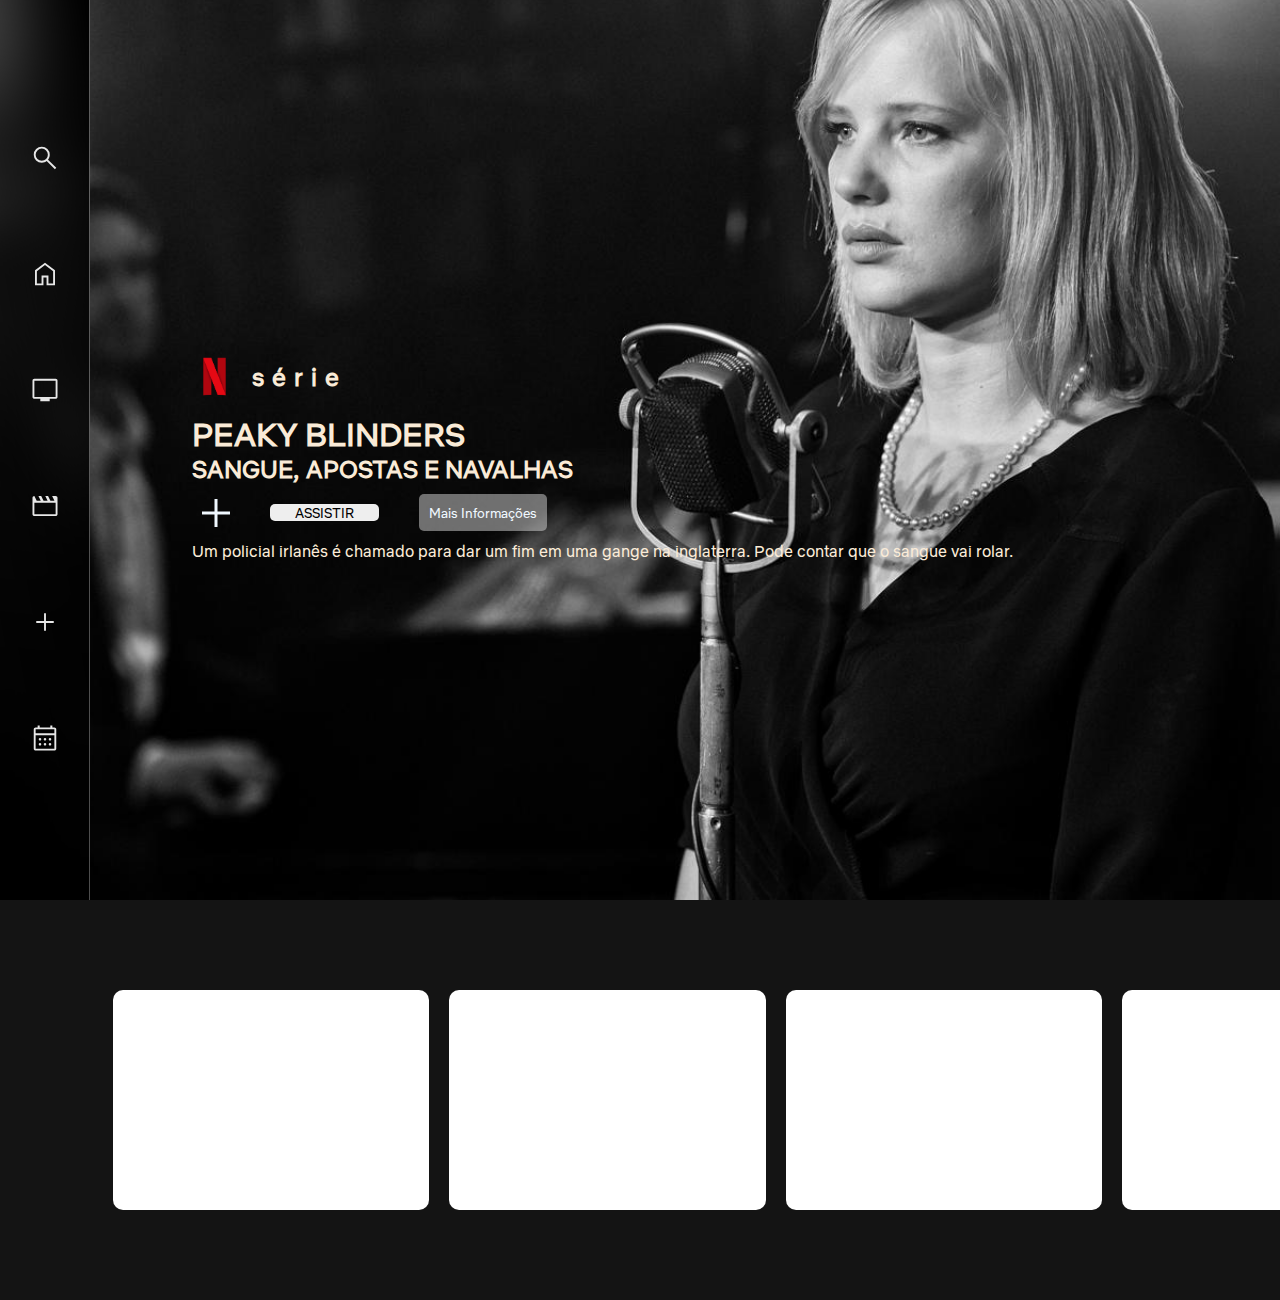
==== commit bb604057: "Adicionando class e estilização da mesma, classObservador" ====
--- a/index.html
+++ b/index.html
@@ -7,6 +7,7 @@
     <meta name="viewport" content="width=device-width, initial-scale=1.0">
 
     <link rel="stylesheet" href="./css/style.css">
+    <link rel="stylesheet" href="./css/slide.css">
     <link rel="stylesheet" href="./css/styleMobile.css" media="screen and (max-width : 760px)">
     <title>Netflix Clone</title>
 
@@ -98,16 +99,16 @@
     <main>
         <div class="conteiner">
             <div class="conteinerMovies" id="teest">
-                <div class="cardInicial-item" id="a"></div>
-                <div class="cardInicial-item" id="a"></div>
-                <div class="cardInicial-item" id="a"></div>
-                <div class="cardInicial-item" id="a"></div>
-                <div class="cardInicial-item" id="a"></div>
-                <div class="cardInicial-item" id="a"></div>
+                <div class="cardInicial-item classObservador" id="--itemUm"></div>
+                <div class="cardInicial-item classObservador" id="2"></div>
+                <div class="cardInicial-item classObservador" id="3"></div>
+                <div class="cardInicial-item classObservador" id="4"></div>
+                <div class="cardInicial-item classObservador" id="5"></div>
+                <div class="cardInicial-item classObservador" id="6"></div>
 
-                <div class="cardInicial-item" id="a"></div>
-                <div class="cardInicial-item" id="a"></div>
-                <div class="cardInicial-item" id="a"></div>
+                <div class="cardInicial-item" id="7"></div>
+                <div class="cardInicial-item" id="8"></div>
+                <div class="cardInicial-item" id="9"></div>
             </div>
         </div>
 
@@ -119,10 +120,10 @@
             <div class="cardInicial-item2" id=""></div>
             <div class="cardInicial-item2" id=""></div>
         </div>
-    </main>
-    <footer></footer>
 
 
+        <script src="./js/code.jquery.com_jquery-3.7.0.js"></script>
+        <script src="./scripts/cardMovies.js"></script>
 </body>
 
 </html>--- a/css/style.css
+++ b/css/style.css
@@ -177,9 +177,10 @@
     display: flex;
     width: 94%;
     height: 400px;
-    overflow: auto;
+    overflow: scroll;
     margin-left: 6%;
 
+   
     
     align-items: center;
 }
@@ -204,8 +205,8 @@
 {
   
     width: 400px;
-    height: 200px;
-
+    height: 220px;
+    
     background-color: rgb(255, 255, 255);
     transition: 0.8s;
     border-radius: 10px;
@@ -218,6 +219,9 @@
     -ms-transform: scale(1.3);
     transform: scale(1.3);
     transition: 0.8s;
+    margin:0px 50px ;
+    
+   
    
 }
 
@@ -225,7 +229,17 @@
 
 .cardInicial-item2
 {
+   
+}
+
+.classObservador:hover 
+{
     width: 400px;
-    height: 150px; 
-
-}+    height: 300px;
+    background-color: #000000;
+    transition-delay: 3s;
+   
+
+    border-radius: 20px;
+}
+    --- a/css/slide.css
+++ b/css/slide.css
@@ -0,0 +1,208 @@
+/*
+*
+* Boiler Plate stuff 
+*
+*********************************/
+:root {
+    --movie-width: 15.5vw;
+    --movie-height: 200px;
+    --arrow-width: 50px;
+    --slider-py: 200px;
+  }
+  @media only screen and (max-width: 1000px) {
+    :root {
+      --movie-width: 25vw;
+    }
+  }
+  
+  body {
+    background-color: #141414;
+    font-family: "Heebo", sans-serif;
+  }
+  
+  .container {
+    position: relative;
+  }
+  
+  .logo {
+    color: red;
+    font-size: 4rem;
+    text-align: center;
+  }
+  
+  /*
+  *
+  * THE SLIDER CONTAINER
+  *
+  *********************************/
+  .slider {
+    width: 100%;
+    overflow-x: scroll;
+    overflow-y: visible;
+    white-space: nowrap;
+    position: relative;
+    padding-top: var(--slider-py);
+    padding-bottom: var(--slider-py);
+  }
+  
+  /*
+  *
+  * SLIDER INDICATORS
+  *
+  *********************************/
+  .container-indicators {
+    width: 100px;
+    position: absolute;
+    right: 0;
+    top: calc(var(--slider-py) - 60px);
+    visibility: hidden;
+  }
+  .indicator {
+    width: 15px;
+    height: 2px;
+    background-color: grey;
+    display: inline-block;
+  }
+  .indicator.active {
+    background-color: white;
+  }
+  
+  /*
+  *
+  * MOVIE ELEMENTS!
+  *
+  *********************************/
+  .movie {
+    width: var(--movie-width);
+    height: var(--movie-height);
+    display: inline-block;
+    position: relative;
+    color: white;
+    padding: 0 2px;
+    font-size: 0.8rem;
+    transition: all 0.8s ease-in-out;
+  }
+  
+  .movie:nth-of-type(1) {
+    margin-left: var(--arrow-width);
+  }
+  
+  .movie img {
+    object-fit: cover;
+    height: 100%;
+    width: 100%;
+    border-radius: 10px;
+  }
+  
+  .description {
+    position: absolute;
+    display: none;
+    z-index: 9999;
+    background-color: #272727;
+    width: var(--movie-width);
+    margin-top: -10px;
+    padding: 10px 0;
+    border-bottom-left-radius: 10px;
+    border-bottom-right-radius: 10px;
+  }
+  
+  @media only screen and (min-width: 900px) {
+    .movie:hover {
+      transform: scale(1.3);
+      z-index: 2;
+    }
+    /* Make description visible when movie is hovered */
+    .movie:hover > .description {
+      display: block;
+    }
+    .movie:hover > img {
+      border-bottom-left-radius: 0;
+      border-bottom-right-radius: 0;
+    }
+  }
+  
+  .description__buttons-container {
+    display: flex;
+    flex-direction: row;
+    padding: 10px;
+  }
+  
+  .description__text-container {
+    padding: 10px;
+  }
+  
+  .description__match {
+    color: green;
+  }
+  
+  .description__rating {
+    outline: 1px solid white;
+    padding: 0 3px;
+    margin: 0 5px;
+  }
+  
+  .description__button {
+    display: flex;
+    align-items: center;
+    justify-content: center;
+    width: 20px;
+    height: 20px;
+    border: 2px solid white;
+    text-align: center;
+    font-size: 8px;
+    margin-right: 5px;
+    border-radius: 100%;
+  }
+  
+  .description__button:hover {
+    border-color: grey;
+    color: grey;
+    cursor: pointer;
+  }
+  
+  .description__button:nth-of-type(5) {
+    margin-left: auto;
+    margin-right: 0;
+  }
+  
+  /*
+  *
+  * BUTTONS
+  *
+  *********************************/
+  .btn-nav {
+    width: var(--arrow-width);
+    height: var(--movie-height);
+    border-radius: 5px;
+    position: absolute;
+    bottom: 0;
+    background-color: rgba(0, 0, 0, 0.3);
+    outline: none;
+    border: none;
+    color: white;
+    top: var(--slider-py);
+    z-index: 5;
+    visibility: hidden;
+  }
+  
+  #moveLeft {
+    left: 0;
+  }
+  
+  #moveRight {
+    right: 0;
+  }
+  
+  @media only screen and (max-width: 900px) {
+    .btn-nav {
+      display: none;
+    }
+  }
+  
+  @media only screen and (min-width: 901px) {
+    .container:hover .btn-nav,
+    .container:hover .container-indicators {
+      visibility: visible;
+    }
+  }
+  --- a/css/styleMobile.css
+++ b/css/styleMobile.css
@@ -132,3 +132,4 @@
     gap: 20px;
     
 }
+
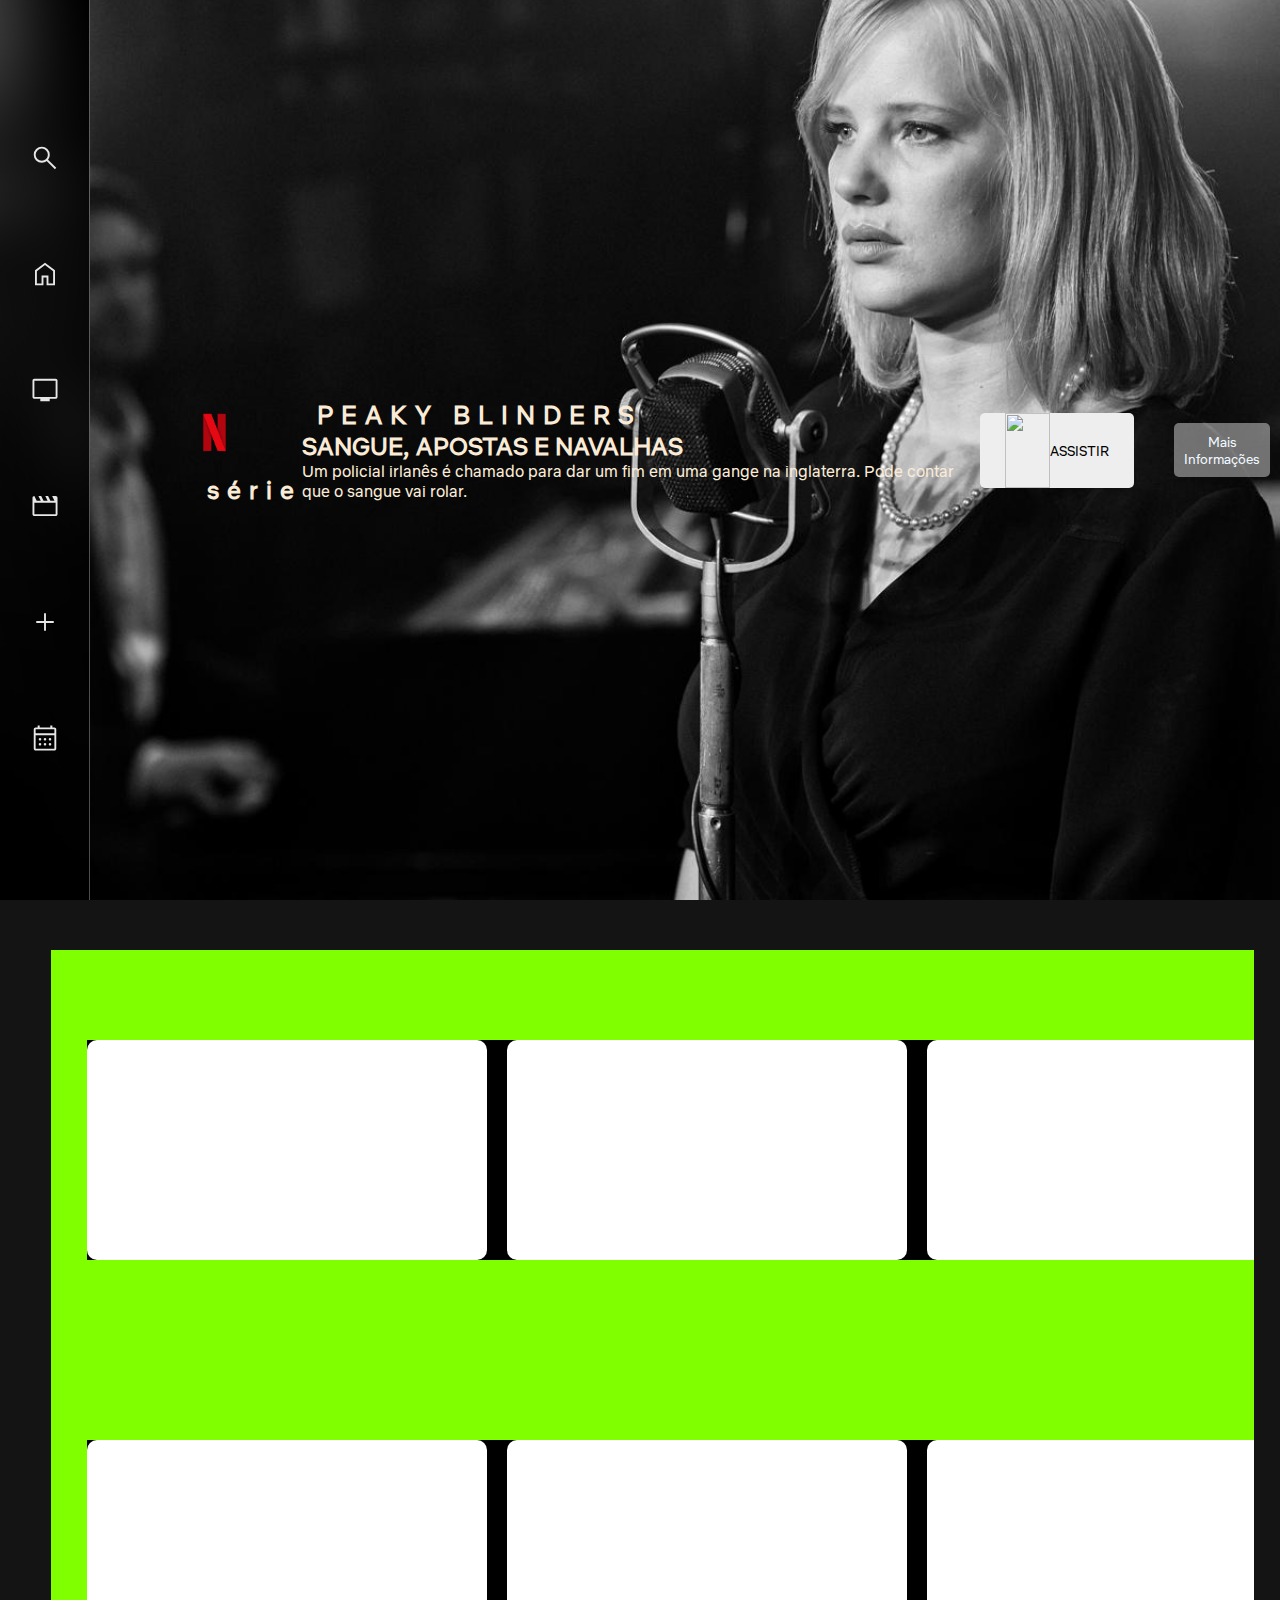
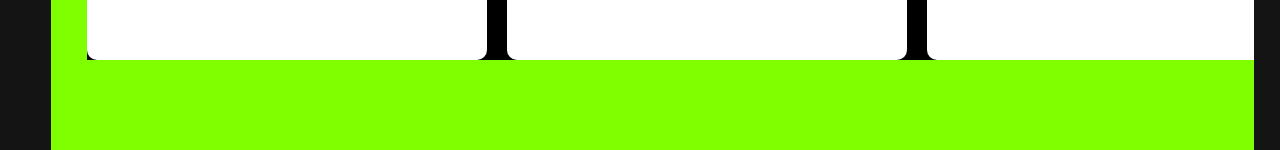
==== commit bbf08a58: "Reescrevendo as paginas para trabalhar melhor com responsividade com o overflow" ====
--- a/index.html
+++ b/index.html
@@ -60,31 +60,31 @@
                 <div class="containerHeaderBack">
                     <div class="contentBannerText">
 
-
                         <div class="logoBannerInitial">
-                            <img src="./Netflix/logo/simbolo/01_Netflix_Symbol_RGB/Netflix_Symbol_RGB.png" alt="">
-                            <h1>série</h1>
-
-                        </div>
-                        <div id="--buttons" class="tituloBannerInitialDIV">
-                            <h1>PEAKY BLINDERS</h1>
-                            <h2>SANGUE, APOSTAS E NAVALHAS</h2>
-                        </div>
-                        <div class="buttonBannerInitial">
-
-                            <svg xmlns="http://www.w3.org/2000/svg" height="48" viewBox="0 -960 960 960" width="48">
-                                <path d="M450-450H200v-60h250v-250h60v250h250v60H510v250h-60v-250Z" />
-                            </svg>
+                            <div class="logoBanner">
+                                <img src="./Netflix/logo/simbolo/01_Netflix_Symbol_RGB/Netflix_Symbol_RGB.png" alt="">
+                                <h1>série</h1>
+                            </div>
+
+                            <div id="--buttons" class="tituloBannerInitialDIV">
+                                <h1>PEAKY BLINDERS</h1>
+                                <h2>SANGUE, APOSTAS E NAVALHAS</h2>
+                                <div class="paragrafoBannerInitial">
+                                    <p>Um policial irlanês é chamado para dar um fim em uma gange na inglaterra. Pode contar que
+                                        o
+                                        sangue vai rolar.</p>
+                                </div>
+                            </div>
+                            <div class="buttonBannerInitial">
+
                             <Button id="--buttonAssistir">
                                 <img src="../projetoNETFLIX/icons/play_arrow.svg" alt="">ASSISTIR</Button>
                             <Button id="--buttonMaisInformacoes">Mais Informações</Button>
-
-                        </div>
-                        <div class="paragrafoBannerInitial">
-                            <p>Um policial irlanês é chamado para dar um fim em uma gange na inglaterra. Pode contar que
-                                o
-                                sangue vai rolar.</p>
-                        </div>
+                        </div>
+
+                    </div>
+             
+                       
                     </div>
 
                     <div class="conteudoHeaderBanner">
@@ -99,31 +99,394 @@
     <main>
         <div class="conteiner">
             <div class="conteinerMovies" id="teest">
-                <div class="cardInicial-item classObservador" id="--itemUm"></div>
-                <div class="cardInicial-item classObservador" id="2"></div>
-                <div class="cardInicial-item classObservador" id="3"></div>
-                <div class="cardInicial-item classObservador" id="4"></div>
-                <div class="cardInicial-item classObservador" id="5"></div>
-                <div class="cardInicial-item classObservador" id="6"></div>
-
-                <div class="cardInicial-item" id="7"></div>
-                <div class="cardInicial-item" id="8"></div>
-                <div class="cardInicial-item" id="9"></div>
+                <div class="cardInicial-item classObservador" id="--itemUm">
+                    <div class=".cardCointainerContent">
+                        <div class="videoTrailer">
+                            
+                        </div>
+                        <div class="botoesCard">
+                            
+                        </div>
+                        <div class="avaliacaoFilme">
+                           
+                        </div>
+                        <div class="descricaoFilme">
+                            <p>Lorem ipsum dolor sit amet consectetur adipisicing elit. Voluptates cupiditate nisi animi, eveniet aliquam consequuntur </p>
+                        </div>
+                    </div>
+                </div>
+
+                <div class="cardInicial-item classObservador" id="--itemUm">
+                    <div class=".cardCointainerContent">
+                        <div class="videoTrailer">
+                            
+                        </div>
+                        <div class="botoesCard">
+                            
+                        </div>
+                        <div class="avaliacaoFilme">
+                           
+                        </div>
+                        <div class="descricaoFilme">
+                            <p>Lorem ipsum dolor sit amet consectetur adipisicing elit. Voluptates cupiditate nisi animi, eveniet aliquam consequuntur </p>
+                        </div>
+                    </div>
+                </div>
+
+
+                <div class="cardInicial-item classObservador" id="--itemUm">
+                    <div class=".cardCointainerContent">
+                        <div class="videoTrailer">
+                            
+                        </div>
+                        <div class="botoesCard">
+                            
+                        </div>
+                        <div class="avaliacaoFilme">
+                           
+                        </div>
+                        <div class="descricaoFilme">
+                            <p>Lorem ipsum dolor sit amet consectetur adipisicing elit. Voluptates cupiditate nisi animi, eveniet aliquam consequuntur </p>
+                        </div>
+                    </div>
+                </div>
+
+
+                <div class="cardInicial-item classObservador" id="--itemUm">
+                    <div class=".cardCointainerContent">
+                        <div class="videoTrailer">
+                            
+                        </div>
+                        <div class="botoesCard">
+                            
+                        </div>
+                        <div class="avaliacaoFilme">
+                           
+                        </div>
+                        <div class="descricaoFilme">
+                            <p>Lorem ipsum dolor sit amet consectetur adipisicing elit. Voluptates cupiditate nisi animi, eveniet aliquam consequuntur </p>
+                        </div>
+                    </div>
+                </div>
+
+
+                <div class="cardInicial-item classObservador" id="--itemUm">
+                    <div class=".cardCointainerContent">
+                        <div class="videoTrailer">
+                            
+                        </div>
+                        <div class="botoesCard">
+                            
+                        </div>
+                        <div class="avaliacaoFilme">
+                           
+                        </div>
+                        <div class="descricaoFilme">
+                            <p>Lorem ipsum dolor sit amet consectetur adipisicing elit. Voluptates cupiditate nisi animi, eveniet aliquam consequuntur </p>
+                        </div>
+                    </div>
+                </div>
+
+
+                <div class="cardInicial-item classObservador" id="--itemUm">
+                    <div class=".cardCointainerContent">
+                        <div class="videoTrailer">
+                            
+                        </div>
+                        <div class="botoesCard">
+                            
+                        </div>
+                        <div class="avaliacaoFilme">
+                           
+                        </div>
+                        <div class="descricaoFilme">
+                            <p>Lorem ipsum dolor sit amet consectetur adipisicing elit. Voluptates cupiditate nisi animi, eveniet aliquam consequuntur </p>
+                        </div>
+                    </div>
+                </div>
+
+                <div class="cardInicial-item classObservador" id="--itemUm">
+                    <div class=".cardCointainerContent">
+                        <div class="videoTrailer">
+                            
+                        </div>
+                        <div class="botoesCard">
+                            
+                        </div>
+                        <div class="avaliacaoFilme">
+                           
+                        </div>
+                        <div class="descricaoFilme">
+                            <p>Lorem ipsum dolor sit amet consectetur adipisicing elit. Voluptates cupiditate nisi animi, eveniet aliquam consequuntur </p>
+                        </div>
+                    </div>
+                </div>
+
+
+                <div class="cardInicial-item classObservador" id="--itemUm">
+                    <div class=".cardCointainerContent">
+                        <div class="videoTrailer">
+                            
+                        </div>
+                        <div class="botoesCard">
+                            
+                        </div>
+                        <div class="avaliacaoFilme">
+                           
+                        </div>
+                        <div class="descricaoFilme">
+                            <p>Lorem ipsum dolor sit amet consectetur adipisicing elit. Voluptates cupiditate nisi animi, eveniet aliquam consequuntur </p>
+                        </div>
+                    </div>
+                </div>
             </div>
         </div>
 
-        <div class="conteinerMovies2">
-            <div class="cardInicial-item2" id=""></div>
-            <div class="cardInicial-item2" id=""></div>
-            <div class="cardInicial-item2" id=""></div>
-            <div class="cardInicial-item2" id=""></div>
-            <div class="cardInicial-item2" id=""></div>
-            <div class="cardInicial-item2" id=""></div>
+        <div class="conteiner">
+            <div class="conteinerMovies" id="teest">
+                <div class="cardInicial-item classObservador" id="--itemUm">
+                    <div class=".cardCointainerContent">
+                        <div class="videoTrailer">
+                            
+                        </div>
+                        <div class="botoesCard">
+                            
+                        </div>
+                        <div class="avaliacaoFilme">
+                           
+                        </div>
+                        <div class="descricaoFilme">
+                            <p>Lorem ipsum dolor sit amet consectetur adipisicing elit. Voluptates cupiditate nisi animi, eveniet aliquam consequuntur </p>
+                        </div>
+                    </div>
+                </div>
+
+                <div class="cardInicial-item classObservador" id="--itemUm">
+                    <div class=".cardCointainerContent">
+                        <div class="videoTrailer">
+                            
+                        </div>
+                        <div class="botoesCard">
+                            
+                        </div>
+                        <div class="avaliacaoFilme">
+                           
+                        </div>
+                        <div class="descricaoFilme">
+                            <p>Lorem ipsum dolor sit amet consectetur adipisicing elit. Voluptates cupiditate nisi animi, eveniet aliquam consequuntur </p>
+                        </div>
+                    </div>
+                </div>
+
+
+                <div class="cardInicial-item classObservador" id="--itemUm">
+                    <div class=".cardCointainerContent">
+                        <div class="videoTrailer">
+                            
+                        </div>
+                        <div class="botoesCard">
+                            
+                        </div>
+                        <div class="avaliacaoFilme">
+                           
+                        </div>
+                        <div class="descricaoFilme">
+                            <p>Lorem ipsum dolor sit amet consectetur adipisicing elit. Voluptates cupiditate nisi animi, eveniet aliquam consequuntur </p>
+                        </div>
+                    </div>
+                </div>
+
+
+                <div class="cardInicial-item classObservador" id="--itemUm">
+                    <div class=".cardCointainerContent">
+                        <div class="videoTrailer">
+                            
+                        </div>
+                        <div class="botoesCard">
+                            
+                        </div>
+                        <div class="avaliacaoFilme">
+                           
+                        </div>
+                        <div class="descricaoFilme">
+                            <p>Lorem ipsum dolor sit amet consectetur adipisicing elit. Voluptates cupiditate nisi animi, eveniet aliquam consequuntur </p>
+                        </div>
+                    </div>
+                </div>
+
+
+                <div class="cardInicial-item classObservador" id="--itemUm">
+                    <div class=".cardCointainerContent">
+                        <div class="videoTrailer">
+                            
+                        </div>
+                        <div class="botoesCard">
+                            
+                        </div>
+                        <div class="avaliacaoFilme">
+                           
+                        </div>
+                        <div class="descricaoFilme">
+                            <p>Lorem ipsum dolor sit amet consectetur adipisicing elit. Voluptates cupiditate nisi animi, eveniet aliquam consequuntur </p>
+                        </div>
+                    </div>
+                </div>
+
+
+                <div class="cardInicial-item classObservador" id="--itemUm">
+                    <div class=".cardCointainerContent">
+                        <div class="videoTrailer">
+                            
+                        </div>
+                        <div class="botoesCard">
+                            
+                        </div>
+                        <div class="avaliacaoFilme">
+                           
+                        </div>
+                        <div class="descricaoFilme">
+                            <p>Lorem ipsum dolor sit amet consectetur adipisicing elit. Voluptates cupiditate nisi animi, eveniet aliquam consequuntur </p>
+                        </div>
+                    </div>
+                </div>
+
+                <div class="cardInicial-item classObservador" id="--itemUm">
+                    <div class=".cardCointainerContent">
+                        <div class="videoTrailer">
+                            
+                        </div>
+                        <div class="botoesCard">
+                            
+                        </div>
+                        <div class="avaliacaoFilme">
+                           
+                        </div>
+                        <div class="descricaoFilme">
+                            <p>Lorem ipsum dolor sit amet consectetur adipisicing elit. Voluptates cupiditate nisi animi, eveniet aliquam consequuntur </p>
+                        </div>
+                    </div>
+                </div>
+
+
+                <div class="cardInicial-item classObservador" id="--itemUm">
+                    <div class=".cardCointainerContent">
+                        <div class="videoTrailer">
+                            
+                        </div>
+                        <div class="botoesCard">
+                            
+                        </div>
+                        <div class="avaliacaoFilme">
+                           
+                        </div>
+                        <div class="descricaoFilme">
+                            <p>Lorem ipsum dolor sit amet consectetur adipisicing elit. Voluptates cupiditate nisi animi, eveniet aliquam consequuntur </p>
+                        </div>
+                    </div>
+                </div>
+            </div>
         </div>
 
-
-        <script src="./js/code.jquery.com_jquery-3.7.0.js"></script>
+        <script src="./scripts/code.jquery.com_jquery-3.7.0.js"></script>
         <script src="./scripts/cardMovies.js"></script>
 </body>
 
-</html>+</html>
+
+
+ <!-- <div class="cardInicial-item classObservador" id="--itemUm">
+                    <div class=".cardCointainerContent">
+                        <div class="videoTrailer">
+                            
+                        </div>
+                        <div class="botoesCard">
+                            
+                        </div>
+                        <div class="avaliacaoFilme">
+                           
+                        </div>
+                        <div class="descricaoFilme">
+                            <p>Lorem ipsum dolor sit amet consectetur adipisicing elit. Voluptates cupiditate nisi animi, eveniet aliquam consequuntur </p>
+                        </div>
+                    </div>
+                </div>
+                <div class="cardInicial-item classObservador" id="2">
+                    <div id="--CardContent">
+                        <div class="videoTrailer">
+                            
+                        </div>
+                        <div class="botoesCard">
+                            
+                        </div>
+                        <div class="avaliacaoFilme">
+                           
+                        </div>
+                        <div class="descricaoFilme">
+                            <p>Lorem ipsum dolor sit amet consectetur adipisicing elit. Voluptates cupiditate nisi animi, eveniet aliquam consequuntur </p>
+                        </div>
+                    </div>
+                </div>
+                <div class="cardInicial-item classObservador" id="3">
+                    <div id="--CardContent">
+                        <div class="videoTrailer">
+                            
+                        </div>
+                        <div class="botoesCard">
+                            
+                        </div>
+                        <div class="avaliacaoFilme">
+                           
+                        </div>
+                        <div class="descricaoFilme">
+                            <p>Lorem ipsum dolor sit amet consectetur adipisicing elit. Voluptates cupiditate nisi animi, eveniet aliquam consequuntur </p>
+                        </div>
+                    </div>
+                </div>
+                <div class="cardInicial-item classObservador" id="4">
+                    <div id="--CardContent">
+                        <div class="videoTrailer">
+                            
+                        </div>
+                        <div class="botoesCard">
+                            
+                        </div>
+                        <div class="avaliacaoFilme">
+                           
+                        </div>
+                        <div class="descricaoFilme">
+                            <p>Lorem ipsum dolor sit amet consectetur adipisicing elit. Voluptates cupiditate nisi animi, eveniet aliquam consequuntur </p>
+                        </div>
+                    </div>
+                </div>
+                <div class="cardInicial-item classObservador" id="5">
+                    <div id="--CardContent">
+                        <div class="videoTrailer">
+                            
+                        </div>
+                        <div class="botoesCard">
+                            
+                        </div>
+                        <div class="avaliacaoFilme">
+                           
+                        </div>
+                        <div class="descricaoFilme">
+                            <p>Lorem ipsum dolor sit amet consectetur adipisicing elit. Voluptates cupiditate nisi animi, eveniet aliquam consequuntur </p>
+                        </div>
+                    </div>
+                </div>
+                <div class="cardInicial-item classObservador" id="6">
+                    <div id="--CardContent">
+                        <div class="videoTrailer">
+                            
+                        </div>
+                        <div class="botoesCard">
+                            
+                        </div>
+                        <div class="avaliacaoFilme">
+                           
+                        </div>
+                        <div class="descricaoFilme">
+                            <p>Lorem ipsum dolor sit amet consectetur adipisicing elit. Voluptates cupiditate nisi animi, eveniet aliquam consequuntur </p>
+                        </div>
+                    </div>
+                </div> -->--- a/css/style.css
+++ b/css/style.css
@@ -21,6 +21,13 @@
 {
     background-color: #000000;
 }
+body::-webkit-scrollbar {
+    width: 0px;
+    scroll-behavior: smooth;
+    display: flex;
+   
+   
+}
 
 
 
@@ -28,7 +35,7 @@
 {
     width: 10vh;
     height: 100vh;
-  
+    
     position: fixed;
 
     backdrop-filter: blur(30px);
@@ -178,8 +185,12 @@
     width: 94%;
     height: 400px;
     overflow: scroll;
-    margin-left: 6%;
-
+    margin-left: calc(6% - 2vw);
+    
+    position: relative;
+    top: 50px;
+
+    background-color: chartreuse;
    
     
     align-items: center;
@@ -195,7 +206,138 @@
 .conteinerMovies
 {
     display: flex;
-    width: 250%;
+    width:2500;
+    gap:20px;
+    margin-left: 3%;
+    background-color: #000000;
+
+    display: flex;
+    align-items: center;
+    
+    
+} 
+
+.cardInicial-item
+{
+  
+    width: 400px;
+    height: 220px;
+
+    background-color: rgb(255, 255, 255);
+    transition: 0.8s;
+    border-radius: 10px;
+    z-index: inherit;
+    cursor: pointer;
+
+   
+    
+   
+}
+
+.cardInicial-item:hover 
+{
+  
+
+    -ms-transform: scale(1.3);
+    transform: scale(1.3, 1.7);
+
+    transition: 0.8s;
+    margin: 0px 50px ;
+
+    display: flex;
+    z-index: 99999;
+    justify-content: center;
+    /* position:absolute; */
+    transition-delay: .5s;
+    
+    
+    
+}
+
+.cardInicial-item:hover .classObservador
+{
+    width: 400px;
+    height: 350px;
+    background-color: #000000;
+    transition-delay: 1s;
+    z-index: 999999;
+    position: absolute;
+    border-radius: 20px; 
+}
+   
+
+.cardCointainerContent
+{
+    width: 100%;
+    height: 100%;
+}
+
+.videoTrailer
+{
+    width: 100%;
+    height: 45%;
+    display: none;
+  
+    background-color: rgb(129, 101, 63);
+    border-radius: 10px;
+
+}
+
+.classObservador:hover  .videoTrailer
+{
+    display: flex;
+}
+
+.botoesCard
+{
+    width: 100%;
+    height: 15%;
+    display: none;
+   
+    background-color: rgb(187, 109, 8);
+  
+
+}
+.classObservador:hover  .botoesCard
+{
+    display: flex; 
+}
+
+.avaliacaoFilme
+{
+    width: 100%;
+    height: 5%;
+    display: none;
+   
+    background-color: antiquewhite;
+  
+
+}
+.classObservador:hover  .avaliacaoFilme
+{
+    display: flex; 
+}
+
+.descricaoFilme
+{
+    width: 100%;
+    height: 36%;
+    display: none;
+   
+    background-color: rgb(255, 251, 245); 
+}
+
+.classObservador:hover  .descricaoFilme
+{
+    display: flex; 
+} */ 
+/* }
+
+
+/* .conteinerMovies
+{
+    display: flex;
+    width:2500;
     gap:20px;
     margin-left: 3%;
  
@@ -215,15 +357,16 @@
 .cardInicial-item:hover
 {
   
-    /* -xpedu-transform: scale(1.3); */
+    -xpedu-transform: scale(1.3);
     -ms-transform: scale(1.3);
-    transform: scale(1.3);
+    transform: scale(1.1);
     transition: 0.8s;
-    margin:0px 50px ;
-    
-   
-   
-}
+    margin:5px 50px ;
+    /* position:absolute; */
+    
+   
+   
+/* }
 
 
 
@@ -235,11 +378,75 @@
 .classObservador:hover 
 {
     width: 400px;
-    height: 300px;
+    height: 350px;
     background-color: #000000;
-    transition-delay: 3s;
-   
-
-    border-radius: 20px;
-}
-    +    /* transition-delay: 1s; */
+    /* z-index: 999999;
+    position: absolute;
+    border-radius: 20px; */
+/* }
+.cardCointainerContent
+{
+    width: 100%;
+    height: 100%;
+}
+
+.videoTrailer
+{
+    width: 100%;
+    height: 45%;
+    display: none;
+  
+    background-color: antiquewhite;
+    border-radius: 10px;
+
+}
+
+.classObservador:hover  .videoTrailer
+{
+    display: flex;
+}
+
+.botoesCard
+{
+    width: 100%;
+    height: 15%;
+    display: none;
+   
+    background-color: antiquewhite;
+  
+
+}
+.classObservador:hover  .botoesCard
+{
+    display: flex; 
+}
+
+.avaliacaoFilme
+{
+    width: 100%;
+    height: 5%;
+    display: none;
+   
+    background-color: antiquewhite;
+  
+
+}
+.classObservador:hover  .avaliacaoFilme
+{
+    display: flex; 
+}
+
+.descricaoFilme
+{
+    width: 100%;
+    height: 36%;
+    display: none;
+   
+    background-color: antiquewhite; 
+}
+
+.classObservador:hover  .descricaoFilme
+{
+    display: flex; 
+} */ --- a/css/styleMobile.css
+++ b/css/styleMobile.css
@@ -69,13 +69,13 @@
 
 .conteudoHeaderBanner
 {
-    height: 580px;
+    max-height: 700px;
+    min-height: 670px;
     width: 90%;
     display: flex;
    
     justify-content: center;
     flex-direction: column;
-    gap: 90px;
     
     position: relative;
     top: 30px;
@@ -95,28 +95,13 @@
     display: flex;
     justify-content: center;
 
-    top: 20px;
-    
 }
 
-.contentBannerText
-{
-    display: flex;
-    height: 100%;
-    width: 100%;
-    position: absolute;
 
-    justify-content: center;
-    z-index: 10000;
-
-    position: absolute;
-    top: 25%;
-}
-
-.paragrafoBannerInitial p 
+/* .paragrafoBannerInitial p 
 {
     display: none;
-}
+} */
 
 #--buttons
 {
@@ -132,4 +117,34 @@
     gap: 20px;
     
 }
+.logoBanner
+{
+    display: flex;
+    align-items: center;
+}
+.logoBannerInitial
+{
+    display: flex;
+    flex-direction: column;
+    align-items: start;
+    width: 95%;
+}
+.buttonBannerInitial svg
+{
+    display: none;
+}
 
+#--buttonAssistir
+{
+    width: 50%;
+}
+#--buttonMaisInformacoes
+{
+    width: 50%;
+}
+.conteiner
+{
+ margin: 0% auto ;
+
+ margin-top: 80px;
+}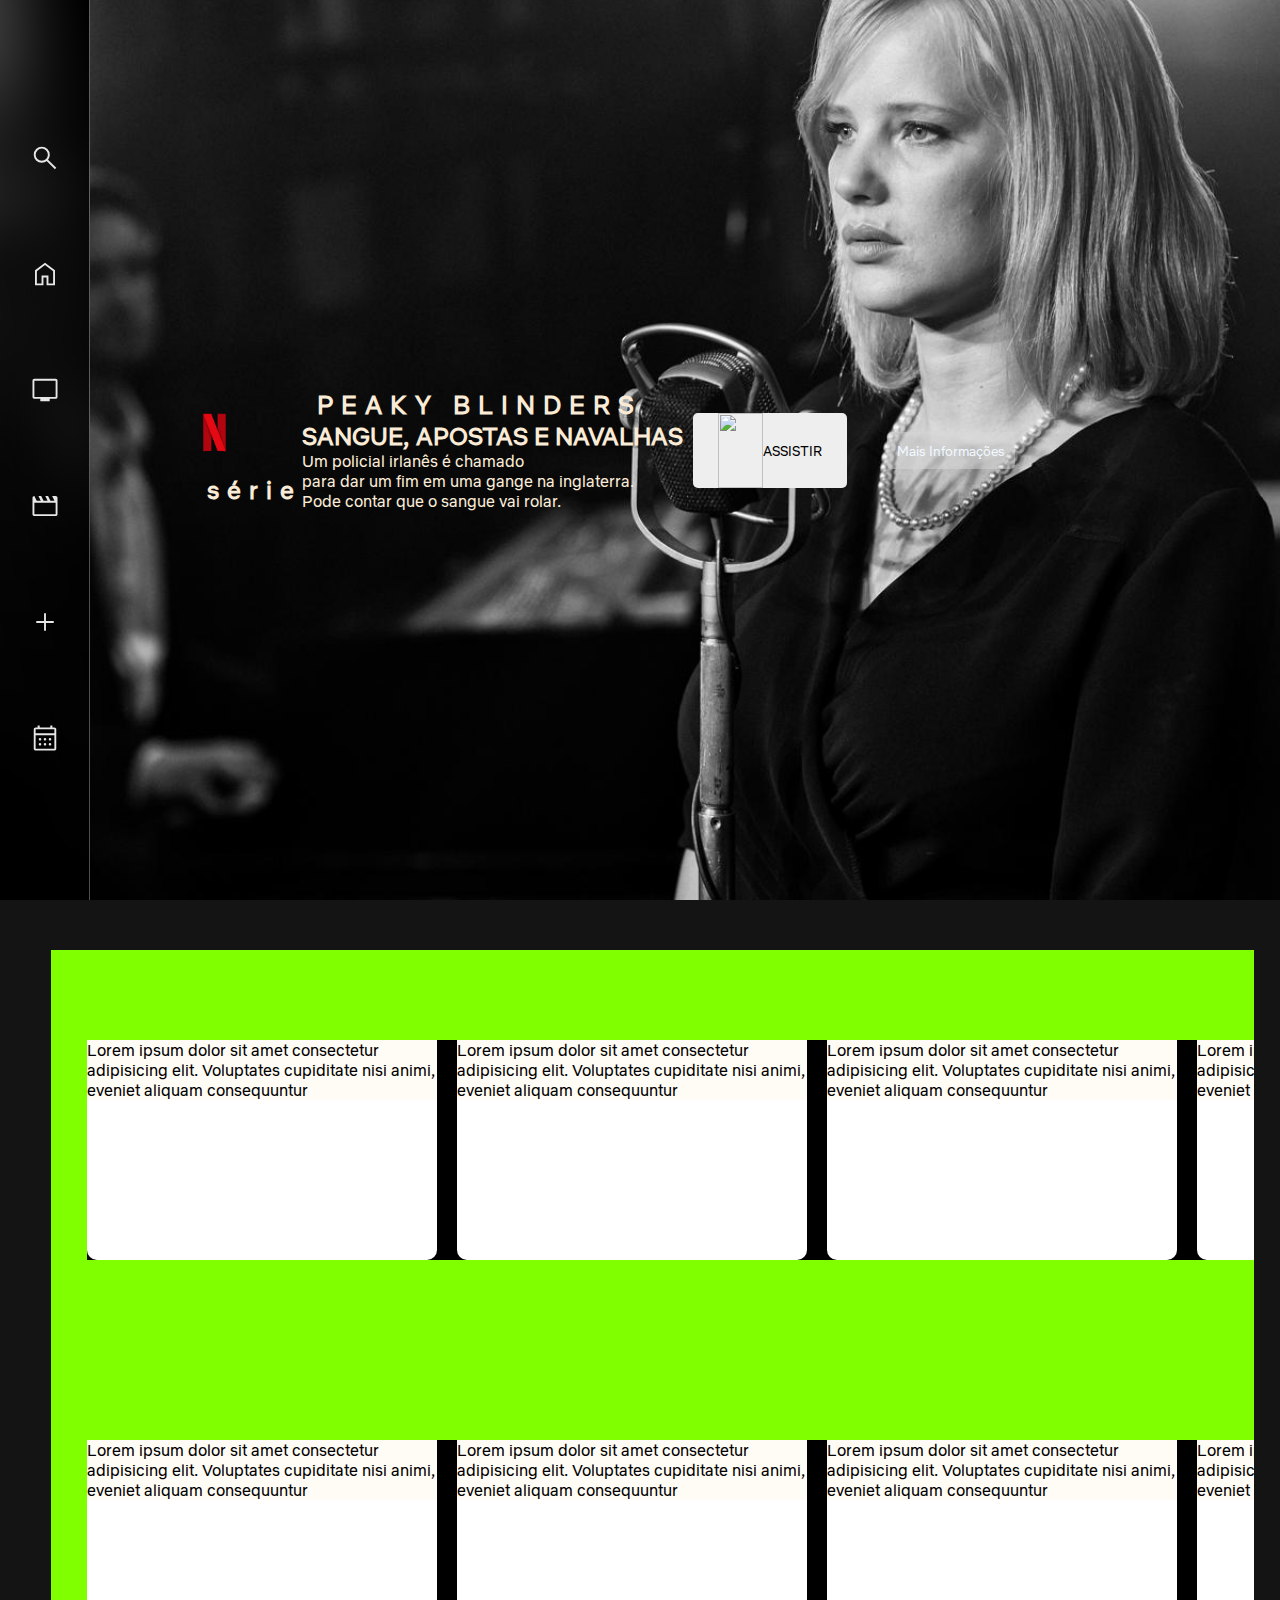
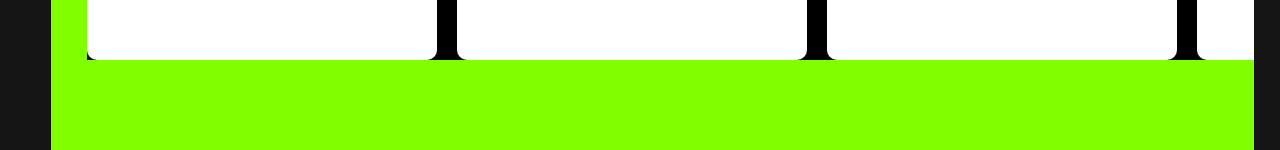
==== commit e0f2187e: "Novas mudanças no mobile e no desktop, otimização dos cards e melhoria dos botoes no meu, banner ini" ====
--- a/index.html
+++ b/index.html
@@ -70,21 +70,23 @@
                                 <h1>PEAKY BLINDERS</h1>
                                 <h2>SANGUE, APOSTAS E NAVALHAS</h2>
                                 <div class="paragrafoBannerInitial">
-                                    <p>Um policial irlanês é chamado para dar um fim em uma gange na inglaterra. Pode contar que
+                                    <p>Um policial irlanês é chamado<br> para dar um fim em uma
+                                        gange na inglaterra. <br> Pode
+                                        contar que
                                         o
                                         sangue vai rolar.</p>
                                 </div>
                             </div>
                             <div class="buttonBannerInitial">
 
-                            <Button id="--buttonAssistir">
-                                <img src="../projetoNETFLIX/icons/play_arrow.svg" alt="">ASSISTIR</Button>
-                            <Button id="--buttonMaisInformacoes">Mais Informações</Button>
-                        </div>
-
-                    </div>
-             
-                       
+                                <Button id="--buttonAssistir">
+                                    <img src="../projetoNETFLIX/icons/play_arrow.svg" alt="">ASSISTIR</Button>
+                                <Button id="--buttonMaisInformacoes">Mais Informações</Button>
+                            </div>
+
+                        </div>
+
+
                     </div>
 
                     <div class="conteudoHeaderBanner">
@@ -102,140 +104,148 @@
                 <div class="cardInicial-item classObservador" id="--itemUm">
                     <div class=".cardCointainerContent">
                         <div class="videoTrailer">
-                            
-                        </div>
-                        <div class="botoesCard">
-                            
-                        </div>
-                        <div class="avaliacaoFilme">
-                           
-                        </div>
-                        <div class="descricaoFilme">
-                            <p>Lorem ipsum dolor sit amet consectetur adipisicing elit. Voluptates cupiditate nisi animi, eveniet aliquam consequuntur </p>
-                        </div>
-                    </div>
-                </div>
-
-                <div class="cardInicial-item classObservador" id="--itemUm">
-                    <div class=".cardCointainerContent">
-                        <div class="videoTrailer">
-                            
-                        </div>
-                        <div class="botoesCard">
-                            
-                        </div>
-                        <div class="avaliacaoFilme">
-                           
-                        </div>
-                        <div class="descricaoFilme">
-                            <p>Lorem ipsum dolor sit amet consectetur adipisicing elit. Voluptates cupiditate nisi animi, eveniet aliquam consequuntur </p>
-                        </div>
-                    </div>
-                </div>
-
-
-                <div class="cardInicial-item classObservador" id="--itemUm">
-                    <div class=".cardCointainerContent">
-                        <div class="videoTrailer">
-                            
-                        </div>
-                        <div class="botoesCard">
-                            
-                        </div>
-                        <div class="avaliacaoFilme">
-                           
-                        </div>
-                        <div class="descricaoFilme">
-                            <p>Lorem ipsum dolor sit amet consectetur adipisicing elit. Voluptates cupiditate nisi animi, eveniet aliquam consequuntur </p>
-                        </div>
-                    </div>
-                </div>
-
-
-                <div class="cardInicial-item classObservador" id="--itemUm">
-                    <div class=".cardCointainerContent">
-                        <div class="videoTrailer">
-                            
-                        </div>
-                        <div class="botoesCard">
-                            
-                        </div>
-                        <div class="avaliacaoFilme">
-                           
-                        </div>
-                        <div class="descricaoFilme">
-                            <p>Lorem ipsum dolor sit amet consectetur adipisicing elit. Voluptates cupiditate nisi animi, eveniet aliquam consequuntur </p>
-                        </div>
-                    </div>
-                </div>
-
-
-                <div class="cardInicial-item classObservador" id="--itemUm">
-                    <div class=".cardCointainerContent">
-                        <div class="videoTrailer">
-                            
-                        </div>
-                        <div class="botoesCard">
-                            
-                        </div>
-                        <div class="avaliacaoFilme">
-                           
-                        </div>
-                        <div class="descricaoFilme">
-                            <p>Lorem ipsum dolor sit amet consectetur adipisicing elit. Voluptates cupiditate nisi animi, eveniet aliquam consequuntur </p>
-                        </div>
-                    </div>
-                </div>
-
-
-                <div class="cardInicial-item classObservador" id="--itemUm">
-                    <div class=".cardCointainerContent">
-                        <div class="videoTrailer">
-                            
-                        </div>
-                        <div class="botoesCard">
-                            
-                        </div>
-                        <div class="avaliacaoFilme">
-                           
-                        </div>
-                        <div class="descricaoFilme">
-                            <p>Lorem ipsum dolor sit amet consectetur adipisicing elit. Voluptates cupiditate nisi animi, eveniet aliquam consequuntur </p>
-                        </div>
-                    </div>
-                </div>
-
-                <div class="cardInicial-item classObservador" id="--itemUm">
-                    <div class=".cardCointainerContent">
-                        <div class="videoTrailer">
-                            
-                        </div>
-                        <div class="botoesCard">
-                            
-                        </div>
-                        <div class="avaliacaoFilme">
-                           
-                        </div>
-                        <div class="descricaoFilme">
-                            <p>Lorem ipsum dolor sit amet consectetur adipisicing elit. Voluptates cupiditate nisi animi, eveniet aliquam consequuntur </p>
-                        </div>
-                    </div>
-                </div>
-
-
-                <div class="cardInicial-item classObservador" id="--itemUm">
-                    <div class=".cardCointainerContent">
-                        <div class="videoTrailer">
-                            
-                        </div>
-                        <div class="botoesCard">
-                            
-                        </div>
-                        <div class="avaliacaoFilme">
-                           
-                        </div>
-                        <div class="descricaoFilme">
-                            <p>Lorem ipsum dolor sit amet consectetur adipisicing elit. Voluptates cupiditate nisi animi, eveniet aliquam consequuntur </p>
+
+                        </div>
+                        <div class="botoesCard">
+
+                        </div>
+                        <div class="avaliacaoFilme">
+
+                        </div>
+                        <div class="descricaoFilme">
+                            <p>Lorem ipsum dolor sit amet consectetur adipisicing elit. Voluptates cupiditate nisi
+                                animi, eveniet aliquam consequuntur </p>
+                        </div>
+                    </div>
+                </div>
+
+                <div class="cardInicial-item classObservador" id="--itemUm">
+                    <div class=".cardCointainerContent">
+                        <div class="videoTrailer">
+
+                        </div>
+                        <div class="botoesCard">
+
+                        </div>
+                        <div class="avaliacaoFilme">
+
+                        </div>
+                        <div class="descricaoFilme">
+                            <p>Lorem ipsum dolor sit amet consectetur adipisicing elit. Voluptates cupiditate nisi
+                                animi, eveniet aliquam consequuntur </p>
+                        </div>
+                    </div>
+                </div>
+
+
+                <div class="cardInicial-item classObservador" id="--itemUm">
+                    <div class=".cardCointainerContent">
+                        <div class="videoTrailer">
+
+                        </div>
+                        <div class="botoesCard">
+
+                        </div>
+                        <div class="avaliacaoFilme">
+
+                        </div>
+                        <div class="descricaoFilme">
+                            <p>Lorem ipsum dolor sit amet consectetur adipisicing elit. Voluptates cupiditate nisi
+                                animi, eveniet aliquam consequuntur </p>
+                        </div>
+                    </div>
+                </div>
+
+
+                <div class="cardInicial-item classObservador" id="--itemUm">
+                    <div class=".cardCointainerContent">
+                        <div class="videoTrailer">
+
+                        </div>
+                        <div class="botoesCard">
+
+                        </div>
+                        <div class="avaliacaoFilme">
+
+                        </div>
+                        <div class="descricaoFilme">
+                            <p>Lorem ipsum dolor sit amet consectetur adipisicing elit. Voluptates cupiditate nisi
+                                animi, eveniet aliquam consequuntur </p>
+                        </div>
+                    </div>
+                </div>
+
+
+                <div class="cardInicial-item classObservador" id="--itemUm">
+                    <div class=".cardCointainerContent">
+                        <div class="videoTrailer">
+
+                        </div>
+                        <div class="botoesCard">
+
+                        </div>
+                        <div class="avaliacaoFilme">
+
+                        </div>
+                        <div class="descricaoFilme">
+                            <p>Lorem ipsum dolor sit amet consectetur adipisicing elit. Voluptates cupiditate nisi
+                                animi, eveniet aliquam consequuntur </p>
+                        </div>
+                    </div>
+                </div>
+
+
+                <div class="cardInicial-item classObservador" id="--itemUm">
+                    <div class=".cardCointainerContent">
+                        <div class="videoTrailer">
+
+                        </div>
+                        <div class="botoesCard">
+
+                        </div>
+                        <div class="avaliacaoFilme">
+
+                        </div>
+                        <div class="descricaoFilme">
+                            <p>Lorem ipsum dolor sit amet consectetur adipisicing elit. Voluptates cupiditate nisi
+                                animi, eveniet aliquam consequuntur </p>
+                        </div>
+                    </div>
+                </div>
+
+                <div class="cardInicial-item classObservador" id="--itemUm">
+                    <div class=".cardCointainerContent">
+                        <div class="videoTrailer">
+
+                        </div>
+                        <div class="botoesCard">
+
+                        </div>
+                        <div class="avaliacaoFilme">
+
+                        </div>
+                        <div class="descricaoFilme">
+                            <p>Lorem ipsum dolor sit amet consectetur adipisicing elit. Voluptates cupiditate nisi
+                                animi, eveniet aliquam consequuntur </p>
+                        </div>
+                    </div>
+                </div>
+
+
+                <div class="cardInicial-item classObservador" id="--itemUm">
+                    <div class=".cardCointainerContent">
+                        <div class="videoTrailer">
+
+                        </div>
+                        <div class="botoesCard">
+
+                        </div>
+                        <div class="avaliacaoFilme">
+
+                        </div>
+                        <div class="descricaoFilme">
+                            <p>Lorem ipsum dolor sit amet consectetur adipisicing elit. Voluptates cupiditate nisi
+                                animi, eveniet aliquam consequuntur </p>
                         </div>
                     </div>
                 </div>
@@ -247,140 +257,148 @@
                 <div class="cardInicial-item classObservador" id="--itemUm">
                     <div class=".cardCointainerContent">
                         <div class="videoTrailer">
-                            
-                        </div>
-                        <div class="botoesCard">
-                            
-                        </div>
-                        <div class="avaliacaoFilme">
-                           
-                        </div>
-                        <div class="descricaoFilme">
-                            <p>Lorem ipsum dolor sit amet consectetur adipisicing elit. Voluptates cupiditate nisi animi, eveniet aliquam consequuntur </p>
-                        </div>
-                    </div>
-                </div>
-
-                <div class="cardInicial-item classObservador" id="--itemUm">
-                    <div class=".cardCointainerContent">
-                        <div class="videoTrailer">
-                            
-                        </div>
-                        <div class="botoesCard">
-                            
-                        </div>
-                        <div class="avaliacaoFilme">
-                           
-                        </div>
-                        <div class="descricaoFilme">
-                            <p>Lorem ipsum dolor sit amet consectetur adipisicing elit. Voluptates cupiditate nisi animi, eveniet aliquam consequuntur </p>
-                        </div>
-                    </div>
-                </div>
-
-
-                <div class="cardInicial-item classObservador" id="--itemUm">
-                    <div class=".cardCointainerContent">
-                        <div class="videoTrailer">
-                            
-                        </div>
-                        <div class="botoesCard">
-                            
-                        </div>
-                        <div class="avaliacaoFilme">
-                           
-                        </div>
-                        <div class="descricaoFilme">
-                            <p>Lorem ipsum dolor sit amet consectetur adipisicing elit. Voluptates cupiditate nisi animi, eveniet aliquam consequuntur </p>
-                        </div>
-                    </div>
-                </div>
-
-
-                <div class="cardInicial-item classObservador" id="--itemUm">
-                    <div class=".cardCointainerContent">
-                        <div class="videoTrailer">
-                            
-                        </div>
-                        <div class="botoesCard">
-                            
-                        </div>
-                        <div class="avaliacaoFilme">
-                           
-                        </div>
-                        <div class="descricaoFilme">
-                            <p>Lorem ipsum dolor sit amet consectetur adipisicing elit. Voluptates cupiditate nisi animi, eveniet aliquam consequuntur </p>
-                        </div>
-                    </div>
-                </div>
-
-
-                <div class="cardInicial-item classObservador" id="--itemUm">
-                    <div class=".cardCointainerContent">
-                        <div class="videoTrailer">
-                            
-                        </div>
-                        <div class="botoesCard">
-                            
-                        </div>
-                        <div class="avaliacaoFilme">
-                           
-                        </div>
-                        <div class="descricaoFilme">
-                            <p>Lorem ipsum dolor sit amet consectetur adipisicing elit. Voluptates cupiditate nisi animi, eveniet aliquam consequuntur </p>
-                        </div>
-                    </div>
-                </div>
-
-
-                <div class="cardInicial-item classObservador" id="--itemUm">
-                    <div class=".cardCointainerContent">
-                        <div class="videoTrailer">
-                            
-                        </div>
-                        <div class="botoesCard">
-                            
-                        </div>
-                        <div class="avaliacaoFilme">
-                           
-                        </div>
-                        <div class="descricaoFilme">
-                            <p>Lorem ipsum dolor sit amet consectetur adipisicing elit. Voluptates cupiditate nisi animi, eveniet aliquam consequuntur </p>
-                        </div>
-                    </div>
-                </div>
-
-                <div class="cardInicial-item classObservador" id="--itemUm">
-                    <div class=".cardCointainerContent">
-                        <div class="videoTrailer">
-                            
-                        </div>
-                        <div class="botoesCard">
-                            
-                        </div>
-                        <div class="avaliacaoFilme">
-                           
-                        </div>
-                        <div class="descricaoFilme">
-                            <p>Lorem ipsum dolor sit amet consectetur adipisicing elit. Voluptates cupiditate nisi animi, eveniet aliquam consequuntur </p>
-                        </div>
-                    </div>
-                </div>
-
-
-                <div class="cardInicial-item classObservador" id="--itemUm">
-                    <div class=".cardCointainerContent">
-                        <div class="videoTrailer">
-                            
-                        </div>
-                        <div class="botoesCard">
-                            
-                        </div>
-                        <div class="avaliacaoFilme">
-                           
-                        </div>
-                        <div class="descricaoFilme">
-                            <p>Lorem ipsum dolor sit amet consectetur adipisicing elit. Voluptates cupiditate nisi animi, eveniet aliquam consequuntur </p>
+
+                        </div>
+                        <div class="botoesCard">
+
+                        </div>
+                        <div class="avaliacaoFilme">
+
+                        </div>
+                        <div class="descricaoFilme">
+                            <p>Lorem ipsum dolor sit amet consectetur adipisicing elit. Voluptates cupiditate nisi
+                                animi, eveniet aliquam consequuntur </p>
+                        </div>
+                    </div>
+                </div>
+
+                <div class="cardInicial-item classObservador" id="--itemUm">
+                    <div class=".cardCointainerContent">
+                        <div class="videoTrailer">
+
+                        </div>
+                        <div class="botoesCard">
+
+                        </div>
+                        <div class="avaliacaoFilme">
+
+                        </div>
+                        <div class="descricaoFilme">
+                            <p>Lorem ipsum dolor sit amet consectetur adipisicing elit. Voluptates cupiditate nisi
+                                animi, eveniet aliquam consequuntur </p>
+                        </div>
+                    </div>
+                </div>
+
+
+                <div class="cardInicial-item classObservador" id="--itemUm">
+                    <div class=".cardCointainerContent">
+                        <div class="videoTrailer">
+
+                        </div>
+                        <div class="botoesCard">
+
+                        </div>
+                        <div class="avaliacaoFilme">
+
+                        </div>
+                        <div class="descricaoFilme">
+                            <p>Lorem ipsum dolor sit amet consectetur adipisicing elit. Voluptates cupiditate nisi
+                                animi, eveniet aliquam consequuntur </p>
+                        </div>
+                    </div>
+                </div>
+
+
+                <div class="cardInicial-item classObservador" id="--itemUm">
+                    <div class=".cardCointainerContent">
+                        <div class="videoTrailer">
+
+                        </div>
+                        <div class="botoesCard">
+
+                        </div>
+                        <div class="avaliacaoFilme">
+
+                        </div>
+                        <div class="descricaoFilme">
+                            <p>Lorem ipsum dolor sit amet consectetur adipisicing elit. Voluptates cupiditate nisi
+                                animi, eveniet aliquam consequuntur </p>
+                        </div>
+                    </div>
+                </div>
+
+
+                <div class="cardInicial-item classObservador" id="--itemUm">
+                    <div class=".cardCointainerContent">
+                        <div class="videoTrailer">
+
+                        </div>
+                        <div class="botoesCard">
+
+                        </div>
+                        <div class="avaliacaoFilme">
+
+                        </div>
+                        <div class="descricaoFilme">
+                            <p>Lorem ipsum dolor sit amet consectetur adipisicing elit. Voluptates cupiditate nisi
+                                animi, eveniet aliquam consequuntur </p>
+                        </div>
+                    </div>
+                </div>
+
+
+                <div class="cardInicial-item classObservador" id="--itemUm">
+                    <div class=".cardCointainerContent">
+                        <div class="videoTrailer">
+
+                        </div>
+                        <div class="botoesCard">
+
+                        </div>
+                        <div class="avaliacaoFilme">
+
+                        </div>
+                        <div class="descricaoFilme">
+                            <p>Lorem ipsum dolor sit amet consectetur adipisicing elit. Voluptates cupiditate nisi
+                                animi, eveniet aliquam consequuntur </p>
+                        </div>
+                    </div>
+                </div>
+
+                <div class="cardInicial-item classObservador" id="--itemUm">
+                    <div class=".cardCointainerContent">
+                        <div class="videoTrailer">
+
+                        </div>
+                        <div class="botoesCard">
+
+                        </div>
+                        <div class="avaliacaoFilme">
+
+                        </div>
+                        <div class="descricaoFilme">
+                            <p>Lorem ipsum dolor sit amet consectetur adipisicing elit. Voluptates cupiditate nisi
+                                animi, eveniet aliquam consequuntur </p>
+                        </div>
+                    </div>
+                </div>
+
+
+                <div class="cardInicial-item classObservador" id="--itemUm">
+                    <div class=".cardCointainerContent">
+                        <div class="videoTrailer">
+
+                        </div>
+                        <div class="botoesCard">
+
+                        </div>
+                        <div class="avaliacaoFilme">
+
+                        </div>
+                        <div class="descricaoFilme">
+                            <p>Lorem ipsum dolor sit amet consectetur adipisicing elit. Voluptates cupiditate nisi
+                                animi, eveniet aliquam consequuntur </p>
                         </div>
                     </div>
                 </div>
@@ -394,7 +412,7 @@
 </html>
 
 
- <!-- <div class="cardInicial-item classObservador" id="--itemUm">
+<!-- <div class="cardInicial-item classObservador" id="--itemUm">
                     <div class=".cardCointainerContent">
                         <div class="videoTrailer">
                             
--- a/css/style.css
+++ b/css/style.css
@@ -98,6 +98,8 @@
     background-position: center; 
 }
 
+
+
 .contentBannerText
 {
     display: flex;
@@ -220,7 +222,7 @@
 .cardInicial-item
 {
   
-    width: 400px;
+    width: 350px;
     height: 220px;
 
     background-color: rgb(255, 255, 255);
@@ -253,6 +255,7 @@
     
     
 }
+
 
 .cardInicial-item:hover .classObservador
 {
@@ -263,6 +266,8 @@
     z-index: 999999;
     position: absolute;
     border-radius: 20px; 
+    transition-delay: .5s;
+    display: none;
 }
    
 
@@ -270,29 +275,37 @@
 {
     width: 100%;
     height: 100%;
-}
+
+    
+    transition-delay: .5s;
+}
+
+
 
 .videoTrailer
 {
     width: 100%;
     height: 45%;
-    display: none;
+ 
   
     background-color: rgb(129, 101, 63);
     border-radius: 10px;
+    
 
 }
 
 .classObservador:hover  .videoTrailer
 {
     display: flex;
+    
+    
 }
 
 .botoesCard
 {
     width: 100%;
     height: 15%;
-    display: none;
+ 
    
     background-color: rgb(187, 109, 8);
   
@@ -301,13 +314,14 @@
 .classObservador:hover  .botoesCard
 {
     display: flex; 
+    
 }
 
 .avaliacaoFilme
 {
     width: 100%;
     height: 5%;
-    display: none;
+   
    
     background-color: antiquewhite;
   
@@ -322,7 +336,7 @@
 {
     width: 100%;
     height: 36%;
-    display: none;
+
    
     background-color: rgb(255, 251, 245); 
 }
--- a/css/styleMobile.css
+++ b/css/styleMobile.css
@@ -67,11 +67,11 @@
    
 }
 
-.conteudoHeaderBanner
-{
-    max-height: 700px;
-    min-height: 670px;
-    width: 90%;
+.containerHeaderBack
+{
+    max-height: 550px;
+    min-height:400px;
+    width: 75%;
     display: flex;
    
     justify-content: center;
@@ -79,9 +79,10 @@
     
     position: relative;
     top: 30px;
+    margin: 0% auto;
 
     color: aliceblue;
-    border-radius: 10px;
+    border-radius: 20px;
 
     background-image: url(../images/bg-header-1.png);
     /* -webkit-mask-image: linear-gradient(to top, transparent, rgb(0, 0, 0) 70%); */
@@ -90,48 +91,73 @@
     background-position: center; 
 }
 
-.containerHeaderBack
-{
+.contentBannerText
+{
+    width: 100%;
+    
+    justify-content: end;
+    display: flex;
+    flex-direction: column;
+    align-items: center;
+}
+.tituloBannerInitialDIV
+{
+    width: 100%;
+    
+    justify-content: end;
+    display: flex;
+    flex-direction: column;
+    align-items: center;
+    text-align: center;
+
+    gap:5px;
+    margin-bottom: 20px;
+}
+
+
+.buttonBannerInitial
+{
+    width: 100%;
     display: flex;
     justify-content: center;
-
-}
-
-
-/* .paragrafoBannerInitial p 
+    align-items: center;
+    gap: 20px;
+    
+}
+.buttonBannerInitial button
+{
+    width: 60%;
+    height: 50%;
+    display: flex;
+ 
+    
+}
+.logoBanner, .logoBanner h1
+{
+    display: flex;
+    align-items: center;
+    font-size: 20px;
+   
+}
+.logoBanner img
+{
+   
+    width: 35px;
+    height: 55px;
+   
+}
+.logoBannerInitial
+{
+    display: flex;
+    flex-direction: column;
+    align-items: center;
+    width: 95%;
+
+   
+}
+.buttonBannerInitial svg
 {
     display: none;
-} */
-
-#--buttons
-{
-    width: 100%;
-}
-
-.buttonBannerInitial
-{
-    width: 100%;
-    display: flex;
-    justify-content: center;
-    align-items: center;
-    gap: 20px;
-    
-}
-.logoBanner
-{
-    display: flex;
-    align-items: center;
-}
-.logoBannerInitial
-{
-    display: flex;
-    flex-direction: column;
-    align-items: start;
-    width: 95%;
-}
-.buttonBannerInitial svg
-{
-    display: none;
 }
 
 #--buttonAssistir
@@ -147,4 +173,54 @@
  margin: 0% auto ;
 
  margin-top: 80px;
+}
+
+
+
+
+.conteiner
+{
+    height: 35vh;
+}
+
+.cardInicial-item
+{
+  
+    width: 230px;
+    height: 150px;
+
+    background-color: rgb(255, 255, 255);
+    transition: 0.8s;
+    border-radius: 10px;
+    z-index: inherit;
+    cursor: pointer;
+
+   
+    
+   
+}
+
+.cardInicial-item:hover 
+{
+
+    -ms-transform: none;
+    transform:none;
+    display: flex;
+    z-index: 99999;
+    margin: 0px;
+   
+
+}
+
+.contentBannerText
+{
+    width: 100%;
+    padding: 0%;
+    margin: 0%;
+    box-sizing: border-box;
+
+}
+.descricaoFilme
+{
+    overflow: hidden;
 }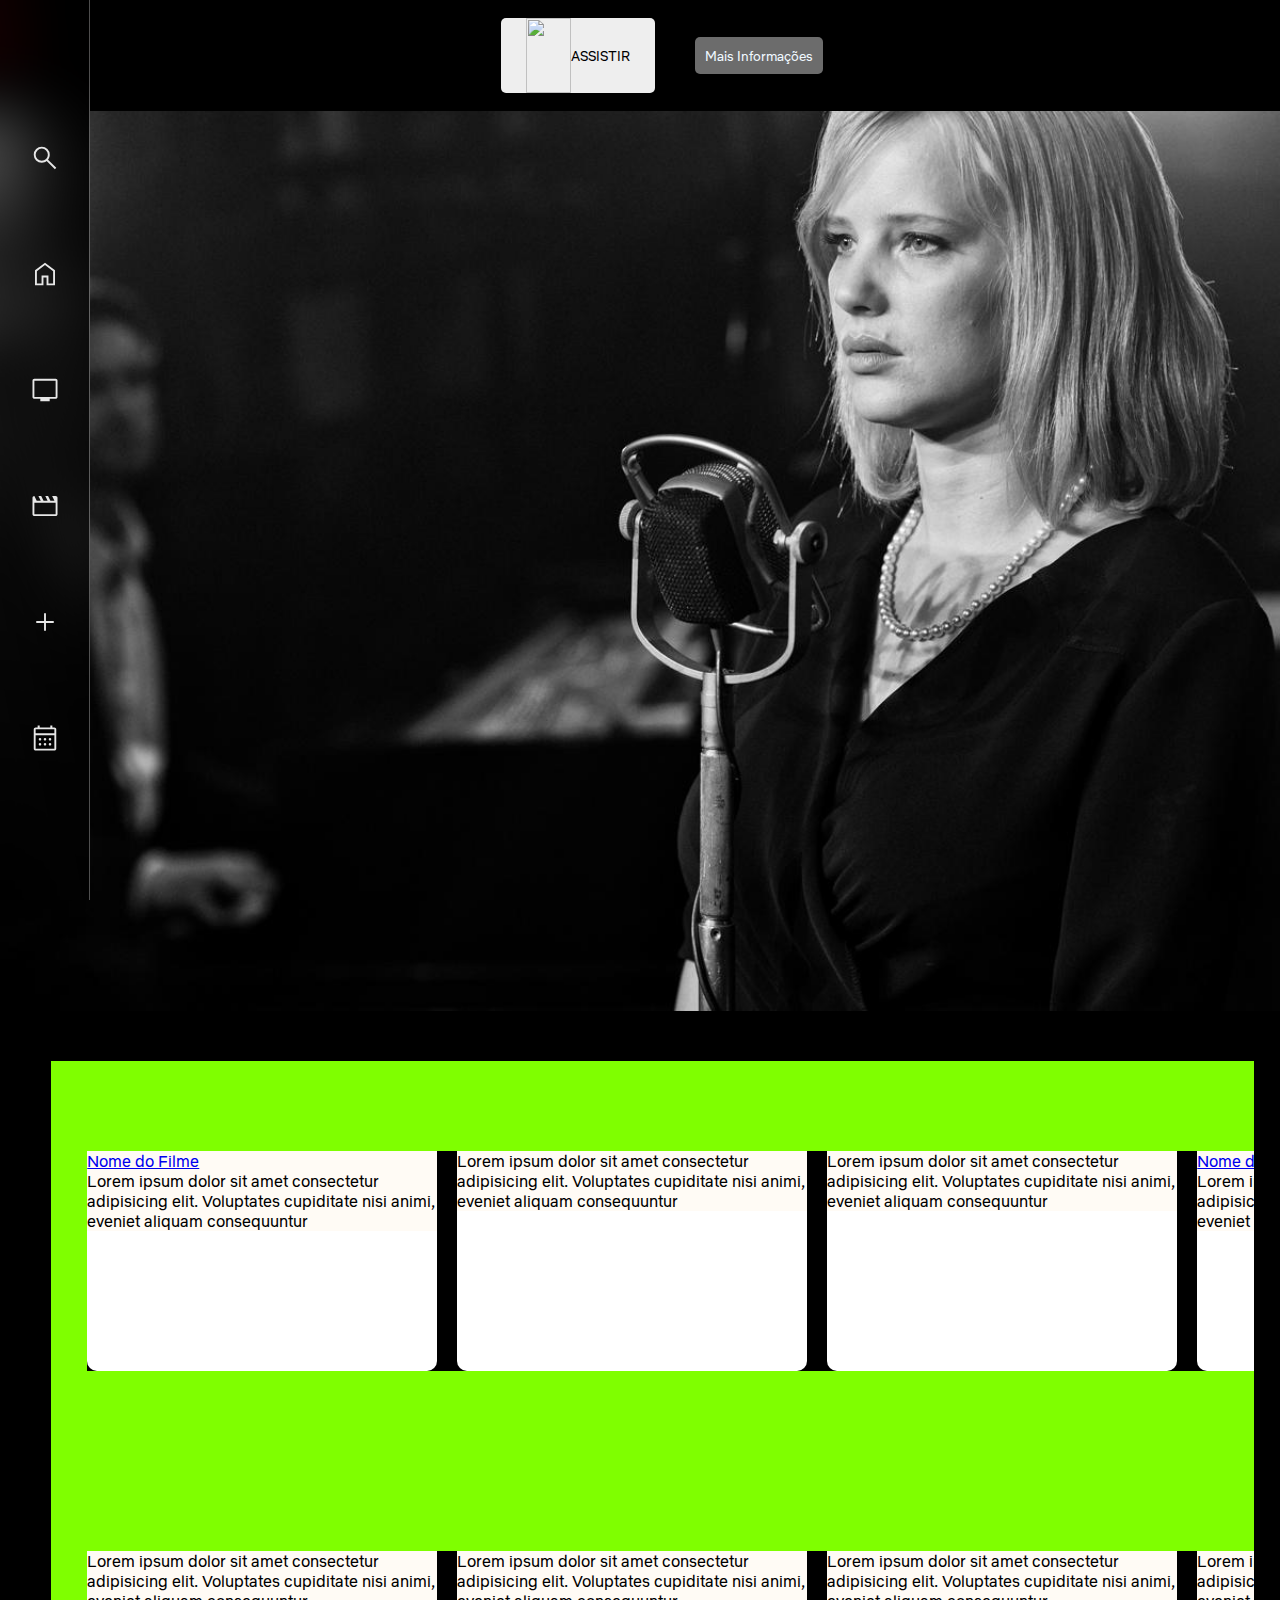
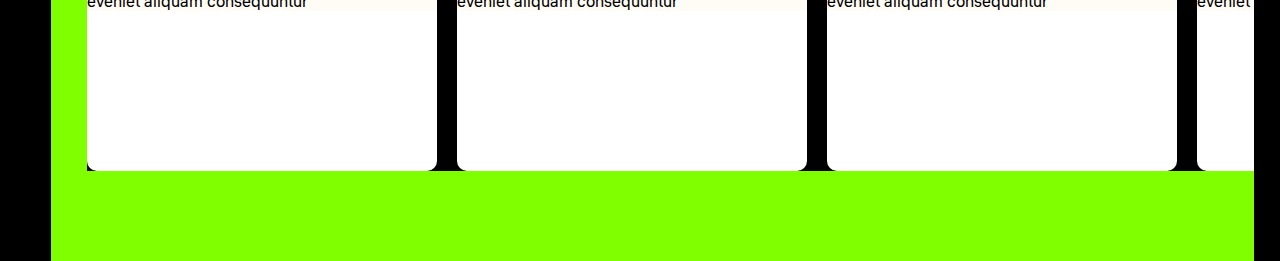
==== commit 9df41ddf: "Adicionando arquivos ao projeto, com novas telas, são elas movie, search, e gerenciandoPerfis, que t" ====
--- a/index.html
+++ b/index.html
@@ -6,9 +6,8 @@
     <meta http-equiv="X-UA-Compatible" content="IE=edge">
     <meta name="viewport" content="width=device-width, initial-scale=1.0">
 
-    <link rel="stylesheet" href="./css/style.css">
-    <link rel="stylesheet" href="./css/slide.css">
-    <link rel="stylesheet" href="./css/styleMobile.css" media="screen and (max-width : 760px)">
+    <link rel="stylesheet" href="./css/index.css">
+    <link rel="stylesheet" href="./css/indexMobile.css" media="screen and (max-width : 760px)">
     <title>Netflix Clone</title>
 
 
@@ -24,8 +23,8 @@
             <nav id="--itensMenuNAV">
                 <ul>
 
-                    <li><a href="#"><svg xmlns="http://www.w3.org/2000/svg" height="48" viewBox="0 -960 960 960"
-                                width="48">
+                    <li><a href="#" target="_blanck"><svg xmlns="http://www.w3.org/2000/svg" height="48"
+                                viewBox="0 -960 960 960" width="48">
                                 <path
                                     d="M796-121 533-384q-30 26-69.959 40.5T378-329q-108.162 0-183.081-75Q120-479 120-585t75-181q75-75 181.5-75t181 75Q632-691 632-584.85 632-542 618-502q-14 40-42 75l264 262-44 44ZM377-389q81.25 0 138.125-57.5T572-585q0-81-56.875-138.5T377-781q-82.083 0-139.542 57.5Q180-666 180-585t57.458 138.5Q294.917-389 377-389Z" />
                             </svg></a></li>
@@ -44,8 +43,8 @@
                                 <path
                                     d="m140-800 74 152h130l-74-152h89l74 152h130l-74-152h89l74 152h130l-74-152h112q24 0 42 18t18 42v520q0 24-18 42t-42 18H140q-24 0-42-18t-18-42v-520q0-24 18-42t42-18Zm0 212v368h680v-368H140Zm0 0v368-368Z" />
                             </svg></a></li>
-                    <li><a href="#"><svg xmlns="http://www.w3.org/2000/svg" height="48" viewBox="0 -960 960 960"
-                                width="48">
+                    <li><a href="./pages/gerenciandoPerfis.html" target="_blank"><svg xmlns="http://www.w3.org/2000/svg"
+                                height="48" viewBox="0 -960 960 960" width="48">
                                 <path d="M450-450H200v-60h250v-250h60v250h250v60H510v250h-60v-250Z" />
                             </svg></a></li>
                     <li><a href="#"><svg xmlns="http://www.w3.org/2000/svg" height="48" viewBox="0 -960 960 960"
@@ -70,11 +69,7 @@
                                 <h1>PEAKY BLINDERS</h1>
                                 <h2>SANGUE, APOSTAS E NAVALHAS</h2>
                                 <div class="paragrafoBannerInitial">
-                                    <p>Um policial irlanês é chamado<br> para dar um fim em uma
-                                        gange na inglaterra. <br> Pode
-                                        contar que
-                                        o
-                                        sangue vai rolar.</p>
+                                    <p></p>
                                 </div>
                             </div>
                             <div class="buttonBannerInitial">
@@ -101,139 +96,144 @@
     <main>
         <div class="conteiner">
             <div class="conteinerMovies" id="teest">
+                <div href="./pages/movie.html" class="cardInicial-item classObservador" id="--itemUm">
+                    <div class="cardCointainerContent">
+                        <div class="videoTrailer">
+
+                        </div>
+                        <div class="botoesCard">
+
+                        </div>
+                        <div class="avaliacaoFilme">
+
+                        </div>
+                        <div class="descricaoFilme">
+                            <a href="./pages/movie.html" target="_blank">Nome do Filme</a>
+                            <p href="./pages/movie.html" target="_blank">Lorem ipsum dolor sit amet consectetur
+                                adipisicing elit. Voluptates cupiditate nisi
+                                animi, eveniet aliquam consequuntur </p>
+                        </div>
+                    </div>
+                </div>
+
+                <div href="./pages/movie.html" class="cardInicial-item classObservador" id="--itemUm">
+                    <div class="cardCointainerContent">
+                        <div class="videoTrailer">
+
+                        </div>
+                        <div class="botoesCard">
+
+                        </div>
+                        <div class="avaliacaoFilme">
+
+                        </div>
+                        <div class="descricaoFilme">
+                            <p>Lorem ipsum dolor sit amet consectetur adipisicing elit. Voluptates cupiditate nisi
+                                animi, eveniet aliquam consequuntur </p>
+                        </div>
+                    </div>
+                </div>
+
+
+                <div href="./pages/movie.html" class="cardInicial-item classObservador" id="--itemUm">
+                    <div class="cardCointainerContent">
+                        <div class="videoTrailer">
+
+                        </div>
+                        <div class="botoesCard">
+
+                        </div>
+                        <div class="avaliacaoFilme">
+
+                        </div>
+                        <div class="descricaoFilme">
+                            <p>Lorem ipsum dolor sit amet consectetur adipisicing elit. Voluptates cupiditate nisi
+                                animi, eveniet aliquam consequuntur </p>
+                        </div>
+                    </div>
+                </div>
+
+
                 <div class="cardInicial-item classObservador" id="--itemUm">
-                    <div class=".cardCointainerContent">
-                        <div class="videoTrailer">
-
-                        </div>
-                        <div class="botoesCard">
-
-                        </div>
-                        <div class="avaliacaoFilme">
-
-                        </div>
-                        <div class="descricaoFilme">
-                            <p>Lorem ipsum dolor sit amet consectetur adipisicing elit. Voluptates cupiditate nisi
-                                animi, eveniet aliquam consequuntur </p>
-                        </div>
-                    </div>
-                </div>
-
-                <div class="cardInicial-item classObservador" id="--itemUm">
-                    <div class=".cardCointainerContent">
-                        <div class="videoTrailer">
-
-                        </div>
-                        <div class="botoesCard">
-
-                        </div>
-                        <div class="avaliacaoFilme">
-
-                        </div>
-                        <div class="descricaoFilme">
-                            <p>Lorem ipsum dolor sit amet consectetur adipisicing elit. Voluptates cupiditate nisi
-                                animi, eveniet aliquam consequuntur </p>
-                        </div>
-                    </div>
-                </div>
-
-
-                <div class="cardInicial-item classObservador" id="--itemUm">
-                    <div class=".cardCointainerContent">
-                        <div class="videoTrailer">
-
-                        </div>
-                        <div class="botoesCard">
-
-                        </div>
-                        <div class="avaliacaoFilme">
-
-                        </div>
-                        <div class="descricaoFilme">
-                            <p>Lorem ipsum dolor sit amet consectetur adipisicing elit. Voluptates cupiditate nisi
-                                animi, eveniet aliquam consequuntur </p>
-                        </div>
-                    </div>
-                </div>
-
-
-                <div class="cardInicial-item classObservador" id="--itemUm">
-                    <div class=".cardCointainerContent">
-                        <div class="videoTrailer">
-
-                        </div>
-                        <div class="botoesCard">
-
-                        </div>
-                        <div class="avaliacaoFilme">
-
-                        </div>
-                        <div class="descricaoFilme">
-                            <p>Lorem ipsum dolor sit amet consectetur adipisicing elit. Voluptates cupiditate nisi
-                                animi, eveniet aliquam consequuntur </p>
-                        </div>
-                    </div>
-                </div>
-
-
-                <div class="cardInicial-item classObservador" id="--itemUm">
-                    <div class=".cardCointainerContent">
-                        <div class="videoTrailer">
-
-                        </div>
-                        <div class="botoesCard">
-
-                        </div>
-                        <div class="avaliacaoFilme">
-
-                        </div>
-                        <div class="descricaoFilme">
-                            <p>Lorem ipsum dolor sit amet consectetur adipisicing elit. Voluptates cupiditate nisi
-                                animi, eveniet aliquam consequuntur </p>
-                        </div>
-                    </div>
-                </div>
-
-
-                <div class="cardInicial-item classObservador" id="--itemUm">
-                    <div class=".cardCointainerContent">
-                        <div class="videoTrailer">
-
-                        </div>
-                        <div class="botoesCard">
-
-                        </div>
-                        <div class="avaliacaoFilme">
-
-                        </div>
-                        <div class="descricaoFilme">
-                            <p>Lorem ipsum dolor sit amet consectetur adipisicing elit. Voluptates cupiditate nisi
-                                animi, eveniet aliquam consequuntur </p>
-                        </div>
-                    </div>
-                </div>
-
-                <div class="cardInicial-item classObservador" id="--itemUm">
-                    <div class=".cardCointainerContent">
-                        <div class="videoTrailer">
-
-                        </div>
-                        <div class="botoesCard">
-
-                        </div>
-                        <div class="avaliacaoFilme">
-
-                        </div>
-                        <div class="descricaoFilme">
-                            <p>Lorem ipsum dolor sit amet consectetur adipisicing elit. Voluptates cupiditate nisi
-                                animi, eveniet aliquam consequuntur </p>
-                        </div>
-                    </div>
-                </div>
-
-
-                <div class="cardInicial-item classObservador" id="--itemUm">
-                    <div class=".cardCointainerContent">
+                    <div class="cardCointainerContent">
+                        <div href="./pages/movie.html" target="_blank" class="videoTrailer">
+
+                        </div>
+                        <div href="./pages/movie.html" target="_blank" class="botoesCard">
+
+                        </div>
+                        <div href="./pages/movie.html" target="_blank" class="avaliacaoFilme">
+
+                        </div>
+                        <div href="./pages/movie.html" target="_blank" class="descricaoFilme">
+                            <a href="./pages/movie.html" target="_blank">Nome do Filme</a>
+                            <p href="./pages/movie.html" target="_blank">Lorem ipsum dolor sit amet consectetur
+                                adipisicing elit. Voluptates cupiditate nisi
+                                animi, eveniet aliquam consequuntur </p>
+
+                        </div>
+                    </div>
+                </div>
+
+
+                <div href="./pages/movie.html" class="cardInicial-item classObservador" id="--itemUm">
+                    <div class="cardCointainerContent">
+                        <div class="videoTrailer">
+
+                        </div>
+                        <div class="botoesCard">
+
+                        </div>
+                        <div class="avaliacaoFilme">
+
+                        </div>
+                        <div class="descricaoFilme">
+                            <p>Lorem ipsum dolor sit amet consectetur adipisicing elit. Voluptates cupiditate nisi
+                                animi, eveniet aliquam consequuntur </p>
+                        </div>
+                    </div>
+                </div>
+
+
+                <div href="./pages/movie.html" class="cardInicial-item classObservador" id="--itemUm">
+                    <div class="cardCointainerContent">
+                        <div class="videoTrailer">
+
+                        </div>
+                        <div class="botoesCard">
+
+                        </div>
+                        <div class="avaliacaoFilme">
+
+                        </div>
+                        <div class="descricaoFilme">
+                            <p>Lorem ipsum dolor sit amet consectetur adipisicing elit. Voluptates cupiditate nisi
+                                animi, eveniet aliquam consequuntur </p>
+                        </div>
+                    </div>
+                </div>
+
+                <div href="./pages/movie.html" class="cardInicial-item classObservador" id="--itemUm">
+                    <div class="cardCointainerContent">
+                        <div class="videoTrailer">
+
+                        </div>
+                        <div class="botoesCard">
+
+                        </div>
+                        <div class="avaliacaoFilme">
+
+                        </div>
+                        <div class="descricaoFilme">
+                            <p>Lorem ipsum dolor sit amet consectetur adipisicing elit. Voluptates cupiditate nisi
+                                animi, eveniet aliquam consequuntur </p>
+                        </div>
+                    </div>
+                </div>
+
+
+                <div href="./pages/movie.html" class="cardInicial-item classObservador" id="--itemUm">
+                    <div class="cardCointainerContent">
                         <div class="videoTrailer">
 
                         </div>
@@ -254,139 +254,139 @@
 
         <div class="conteiner">
             <div class="conteinerMovies" id="teest">
-                <div class="cardInicial-item classObservador" id="--itemUm">
-                    <div class=".cardCointainerContent">
-                        <div class="videoTrailer">
-
-                        </div>
-                        <div class="botoesCard">
-
-                        </div>
-                        <div class="avaliacaoFilme">
-
-                        </div>
-                        <div class="descricaoFilme">
-                            <p>Lorem ipsum dolor sit amet consectetur adipisicing elit. Voluptates cupiditate nisi
-                                animi, eveniet aliquam consequuntur </p>
-                        </div>
-                    </div>
-                </div>
-
-                <div class="cardInicial-item classObservador" id="--itemUm">
-                    <div class=".cardCointainerContent">
-                        <div class="videoTrailer">
-
-                        </div>
-                        <div class="botoesCard">
-
-                        </div>
-                        <div class="avaliacaoFilme">
-
-                        </div>
-                        <div class="descricaoFilme">
-                            <p>Lorem ipsum dolor sit amet consectetur adipisicing elit. Voluptates cupiditate nisi
-                                animi, eveniet aliquam consequuntur </p>
-                        </div>
-                    </div>
-                </div>
-
-
-                <div class="cardInicial-item classObservador" id="--itemUm">
-                    <div class=".cardCointainerContent">
-                        <div class="videoTrailer">
-
-                        </div>
-                        <div class="botoesCard">
-
-                        </div>
-                        <div class="avaliacaoFilme">
-
-                        </div>
-                        <div class="descricaoFilme">
-                            <p>Lorem ipsum dolor sit amet consectetur adipisicing elit. Voluptates cupiditate nisi
-                                animi, eveniet aliquam consequuntur </p>
-                        </div>
-                    </div>
-                </div>
-
-
-                <div class="cardInicial-item classObservador" id="--itemUm">
-                    <div class=".cardCointainerContent">
-                        <div class="videoTrailer">
-
-                        </div>
-                        <div class="botoesCard">
-
-                        </div>
-                        <div class="avaliacaoFilme">
-
-                        </div>
-                        <div class="descricaoFilme">
-                            <p>Lorem ipsum dolor sit amet consectetur adipisicing elit. Voluptates cupiditate nisi
-                                animi, eveniet aliquam consequuntur </p>
-                        </div>
-                    </div>
-                </div>
-
-
-                <div class="cardInicial-item classObservador" id="--itemUm">
-                    <div class=".cardCointainerContent">
-                        <div class="videoTrailer">
-
-                        </div>
-                        <div class="botoesCard">
-
-                        </div>
-                        <div class="avaliacaoFilme">
-
-                        </div>
-                        <div class="descricaoFilme">
-                            <p>Lorem ipsum dolor sit amet consectetur adipisicing elit. Voluptates cupiditate nisi
-                                animi, eveniet aliquam consequuntur </p>
-                        </div>
-                    </div>
-                </div>
-
-
-                <div class="cardInicial-item classObservador" id="--itemUm">
-                    <div class=".cardCointainerContent">
-                        <div class="videoTrailer">
-
-                        </div>
-                        <div class="botoesCard">
-
-                        </div>
-                        <div class="avaliacaoFilme">
-
-                        </div>
-                        <div class="descricaoFilme">
-                            <p>Lorem ipsum dolor sit amet consectetur adipisicing elit. Voluptates cupiditate nisi
-                                animi, eveniet aliquam consequuntur </p>
-                        </div>
-                    </div>
-                </div>
-
-                <div class="cardInicial-item classObservador" id="--itemUm">
-                    <div class=".cardCointainerContent">
-                        <div class="videoTrailer">
-
-                        </div>
-                        <div class="botoesCard">
-
-                        </div>
-                        <div class="avaliacaoFilme">
-
-                        </div>
-                        <div class="descricaoFilme">
-                            <p>Lorem ipsum dolor sit amet consectetur adipisicing elit. Voluptates cupiditate nisi
-                                animi, eveniet aliquam consequuntur </p>
-                        </div>
-                    </div>
-                </div>
-
-
-                <div class="cardInicial-item classObservador" id="--itemUm">
-                    <div class=".cardCointainerContent">
+                <div href="./pages/movie.html" class="cardInicial-item classObservador" id="--itemUm">
+                    <div class="cardCointainerContent">
+                        <div class="videoTrailer">
+
+                        </div>
+                        <div class="botoesCard">
+
+                        </div>
+                        <div class="avaliacaoFilme">
+
+                        </div>
+                        <div class="descricaoFilme">
+                            <p>Lorem ipsum dolor sit amet consectetur adipisicing elit. Voluptates cupiditate nisi
+                                animi, eveniet aliquam consequuntur </p>
+                        </div>
+                    </div>
+                </div>
+
+                <div href="./pages/movie.html" class="cardInicial-item classObservador" id="--itemUm">
+                    <div class="cardCointainerContent">
+                        <div class="videoTrailer">
+
+                        </div>
+                        <div class="botoesCard">
+
+                        </div>
+                        <div class="avaliacaoFilme">
+
+                        </div>
+                        <div class="descricaoFilme">
+                            <p>Lorem ipsum dolor sit amet consectetur adipisicing elit. Voluptates cupiditate nisi
+                                animi, eveniet aliquam consequuntur </p>
+                        </div>
+                    </div>
+                </div>
+
+
+                <div href="./pages/movie.html" class="cardInicial-item classObservador" id="--itemUm">
+                    <div class="cardCointainerContent">
+                        <div class="videoTrailer">
+
+                        </div>
+                        <div class="botoesCard">
+
+                        </div>
+                        <div class="avaliacaoFilme">
+
+                        </div>
+                        <div class="descricaoFilme">
+                            <p>Lorem ipsum dolor sit amet consectetur adipisicing elit. Voluptates cupiditate nisi
+                                animi, eveniet aliquam consequuntur </p>
+                        </div>
+                    </div>
+                </div>
+
+
+                <div href="./pages/movie.html" class="cardInicial-item classObservador" id="--itemUm">
+                    <div class="cardCointainerContent">
+                        <div class="videoTrailer">
+
+                        </div>
+                        <div class="botoesCard">
+
+                        </div>
+                        <div class="avaliacaoFilme">
+
+                        </div>
+                        <div class="descricaoFilme">
+                            <p>Lorem ipsum dolor sit amet consectetur adipisicing elit. Voluptates cupiditate nisi
+                                animi, eveniet aliquam consequuntur </p>
+                        </div>
+                    </div>
+                </div>
+
+
+                <div href="./pages/movie.html" class="cardInicial-item classObservador" id="--itemUm">
+                    <div class="cardCointainerContent">
+                        <div class="videoTrailer">
+
+                        </div>
+                        <div class="botoesCard">
+
+                        </div>
+                        <div class="avaliacaoFilme">
+
+                        </div>
+                        <div class="descricaoFilme">
+                            <p>Lorem ipsum dolor sit amet consectetur adipisicing elit. Voluptates cupiditate nisi
+                                animi, eveniet aliquam consequuntur </p>
+                        </div>
+                    </div>
+                </div>
+
+
+                <div href="./pages/movie.html" class="cardInicial-item classObservador" id="--itemUm">
+                    <div class="cardCointainerContent">
+                        <div class="videoTrailer">
+
+                        </div>
+                        <div class="botoesCard">
+
+                        </div>
+                        <div class="avaliacaoFilme">
+
+                        </div>
+                        <div class="descricaoFilme">
+                            <p>Lorem ipsum dolor sit amet consectetur adipisicing elit. Voluptates cupiditate nisi
+                                animi, eveniet aliquam consequuntur </p>
+                        </div>
+                    </div>
+                </div>
+
+                <div href="./pages/movie.html" class="cardInicial-item classObservador" id="--itemUm">
+                    <div class="cardCointainerContent">
+                        <div class="videoTrailer">
+
+                        </div>
+                        <div class="botoesCard">
+
+                        </div>
+                        <div class="avaliacaoFilme">
+
+                        </div>
+                        <div class="descricaoFilme">
+                            <p>Lorem ipsum dolor sit amet consectetur adipisicing elit. Voluptates cupiditate nisi
+                                animi, eveniet aliquam consequuntur </p>
+                        </div>
+                    </div>
+                </div>
+
+
+                <div href="./pages/movie.html" class="cardInicial-item classObservador" id="--itemUm">
+                    <div class="cardCointainerContent">
                         <div class="videoTrailer">
 
                         </div>
--- a/css/index.css
+++ b/css/index.css
@@ -0,0 +1,458 @@
+
+@font-face {
+    font-family:'netflix-font';
+    src: url(../Netflix/fonte/netflix-sans-font/NetflixSans-Regular.otf) format(opentype), url(../Netflix/fonte/netflix-sans-font/NetflixSans-Light.woff2) format(opentype);
+    font-weight: normal;
+    font-style: normal;
+}
+
+
+*, *:before, *:after
+{
+    padding: 0%;
+    margin: 0%;
+    box-sizing: border-box;
+
+    font-family:'netflix-font';
+    font-style: normal;
+}
+
+body
+{
+    background-color: #000000;
+}
+body::-webkit-scrollbar {
+    width: 0px;
+    scroll-behavior: smooth;
+    display: flex;
+   
+   
+}
+
+
+
+#--itensMenuNAV
+{
+    width: 10vh;
+    height: 100vh;
+    
+    position: fixed;
+
+    backdrop-filter: blur(30px);
+    border-right: 1px solid rgba(255, 255, 255, 0.3);
+
+    background: linear-gradient(80deg, transparent, rgb(0, 0, 0) 100%);
+
+    z-index:10000;
+}
+
+#--itensMenuNAV ul
+{
+    display: flex;
+    height: 100%;
+    flex-direction: column;
+    justify-content: center;
+    align-items: center;
+    gap: 64px;
+    
+    list-style: none;
+}
+
+#--itensMenuNAV ul li svg
+{
+   width: 30px;
+   transition: 0.3s;
+   fill: rgb(231, 231, 231);
+   
+}
+#--itensMenuNAV ul li svg:hover
+{
+    transition: 0.3s;
+    width: 50px;
+    fill: rgb(229, 9, 20);
+    
+    padding-left: 12px;
+    border-left: 2px solid rgb(229, 9, 20);
+   
+}
+/* HEADER BANNER */
+
+.conteudoHeaderBanner
+{
+    height: 100vh;
+   
+    display: flex;
+    
+   
+    justify-content: center;
+    
+    flex-direction: column;
+    gap: 90px;
+
+    color: aliceblue;
+
+     background-image: url(../images/bg-header-1.png);
+    /* -webkit-mask-image: linear-gradient(to top, transparent, rgb(0, 0, 0) 70%); */
+    background-repeat: no-repeat;
+    background-size: cover;
+    background-position: center; 
+}F
+
+
+
+.contentBannerText
+{
+    display: flex;
+    height: 100%;
+    position: absolute;
+    flex-direction: column;
+
+    justify-content: center;
+    margin-left: 15%;
+    z-index: 10000;
+    color: antiquewhite;
+}
+.logoBannerInitial
+{
+    display: flex;
+    align-items: center;
+}
+.logoBannerInitial img
+{
+    width: 45px;
+    height: 75px;
+ 
+}
+
+.logoBannerInitial h1
+{
+    font-size: 25px;
+    letter-spacing:.5rem;
+    margin-left: 15px;
+}
+
+.buttonBannerInitial
+{
+    display: flex;
+    align-items: center;
+    gap: 20px;
+    
+}
+
+.buttonBannerInitial svg
+{
+   fill: aliceblue;
+    
+}
+
+.buttonBannerInitial button
+{
+   
+    display: flex;
+    align-items: center;
+    
+    padding: 0px 25px;
+    margin: 10px;
+
+    border: none;
+    border-radius: 5px;
+    cursor: pointer;
+
+}
+
+#--buttonAssistir
+{
+    background-color: rgb(238, 238, 238);
+    fill: black;
+}
+
+#--buttonAssistir svg
+{
+
+    fill: black;
+}
+
+
+#--buttonMaisInformacoes
+{
+    background-color: rgba(216, 216, 216, 0.5); 
+    color: aliceblue; 
+    padding: 10px; 
+}
+
+
+.conteiner
+{
+    display: flex;
+    width: 94%;
+    height: 400px;
+    overflow: scroll;
+    margin-left: calc(6% - 2vw);
+    
+    position: relative;
+    top: 50px;
+
+    background-color: chartreuse;
+   
+    
+    align-items: center;
+}
+
+.conteiner::-webkit-scrollbar {
+    width: 0px;
+    scroll-behavior: smooth;
+    display: flex;
+   
+   
+}
+.conteinerMovies
+{
+    display: flex;
+    width:2500;
+    gap:20px;
+    margin-left: 3%;
+    background-color: #000000;
+
+    display: flex;
+    align-items: center;
+    
+    
+} 
+
+.cardInicial-item
+{
+  
+    width: 350px;
+    height: 220px;
+
+    background-color: rgb(255, 255, 255);
+    transition: 0.8s;
+    border-radius: 10px;
+    z-index: inherit;
+    cursor: pointer;
+
+   
+    
+   
+}
+
+.cardInicial-item:hover 
+{
+  
+
+    -ms-transform: scale(1.3);
+    transform: scale(1.3, 1.7);
+
+    transition: 0.8s;
+    margin: 0px 50px ;
+
+    display: flex;
+    z-index: 99999;
+    justify-content: center;
+    /* position:absolute; */
+    transition-delay: .5s;
+    
+    
+    
+}
+
+
+.cardInicial-item:hover .classObservador:hover
+{
+    width: 400px;
+    height: 350px;
+    background-color: #000000;
+    transition-delay: 1s;
+    z-index: 999999;
+    position: absolute;
+    border-radius: 20px; 
+    transition-delay: .5s;
+    display: none;
+
+   
+}
+
+
+
+.videoTrailer
+{
+    width: 100%;
+    height: 45%;
+ 
+  
+    background-color: rgb(129, 101, 63);
+    border-radius: 10px;
+    
+
+}
+
+.videoTrailer .classObservador:hover
+{
+    display: flex;
+    
+    
+}
+
+.botoesCard
+{
+    width: 100%;
+    height: 15%;
+ 
+   
+    background-color: rgb(187, 109, 8);
+  
+
+}
+ .botoesCard .classObservador:hover 
+{
+    display: flex; 
+    
+}
+
+.avaliacaoFilme
+{
+    width: 100%;
+    height: 5%;
+   
+   
+    background-color: antiquewhite;
+  
+
+}
+.avaliacaoFilme .classObservador:hover  
+{
+    display: flex; 
+}
+
+.descricaoFilme
+{
+    width: 100%;
+    height: 36%;
+
+   
+    background-color: rgb(255, 251, 245); 
+}
+
+ .descricaoFilme .classObservador:hover 
+{
+    display: flex; 
+} */ 
+/* }
+
+
+/* .conteinerMovies
+{
+    display: flex;
+    width:2500;
+    gap:20px;
+    margin-left: 3%;
+ 
+    
+} 
+.cardInicial-item
+{
+  
+    width: 400px;
+    height: 220px;
+    
+    background-color: rgb(255, 255, 255);
+    transition: 0.8s;
+    border-radius: 10px;
+   
+}
+.cardInicial-item:hover
+{
+  
+    -xpedu-transform: scale(1.3);
+    -ms-transform: scale(1.3);
+    transform: scale(1.1);
+    transition: 0.8s;
+    margin:5px 50px ;
+    /* position:absolute; */
+    
+   
+   
+/* }
+
+
+
+.cardInicial-item2
+{
+   
+}
+
+.classObservador:hover 
+{
+    width: 400px;
+    height: 350px;
+    background-color: #000000;
+    /* transition-delay: 1s; */
+    /* z-index: 999999;
+    position: absolute;
+    border-radius: 20px; */
+/* }
+.cardCointainerContent
+{
+    width: 100%;
+    height: 100%;
+}
+
+.videoTrailer
+{
+    width: 100%;
+    height: 45%;
+    display: none;
+  
+    background-color: antiquewhite;
+    border-radius: 10px;
+
+}
+
+.classObservador:hover  .videoTrailer
+{
+    display: flex;
+}
+
+.botoesCard
+{
+    width: 100%;
+    height: 15%;
+    display: none;
+   
+    background-color: antiquewhite;
+  
+
+}
+.classObservador:hover  .botoesCard
+{
+    display: flex; 
+}
+
+.avaliacaoFilme
+{
+    width: 100%;
+    height: 5%;
+    display: none;
+   
+    background-color: antiquewhite;
+  
+
+}
+.classObservador:hover  .avaliacaoFilme
+{
+    display: flex; 
+}
+
+.descricaoFilme
+{
+    width: 100%;
+    height: 36%;
+    display: none;
+   
+    background-color: antiquewhite; 
+}
+
+.classObservador:hover  .descricaoFilme
+{
+    display: flex; 
+} */ --- a/css/indexMobile.css
+++ b/css/indexMobile.css
@@ -0,0 +1,238 @@
+@font-face {
+    font-family:'netflix-font';
+    src: url(../Netflix/fonte/netflix-sans-font/NetflixSans-Regular.otf) format(opentype), url(../Netflix/fonte/netflix-sans-font/NetflixSans-Light.woff2) format(opentype);
+    font-weight: normal;
+    font-style: normal;
+}
+
+
+*, *:before, *:after
+{
+    padding: 0%;
+    margin: 0%;
+    box-sizing: border-box;
+
+    font-family:'netflix-font';
+    font-style: normal;
+}
+body{
+    background-color: rgb(6, 49, 87);
+}
+
+
+#--itensMenuNAV
+{
+    height: 10vh;
+    width: 100%;
+
+    position: fixed;
+    top: 90%;
+    gap: 5px;
+
+    backdrop-filter: blur(30px);
+    border-right: 1px solid rgba(255, 255, 255, 0.3);
+
+    background: linear-gradient(80deg, transparent, rgb(0, 0, 0) 100%);
+
+    z-index:999999;
+}
+
+#--itensMenuNAV ul
+{
+    display: flex;
+    flex-direction: row;
+    z-index:10000;
+}
+
+#--itensMenuNAV ul li
+{
+    width: 5px;
+}
+
+#--itensMenuNAV ul li svg
+{
+   width: 30px;
+   transition: 0.3s;
+   fill: rgb(231, 231, 231);
+   
+}
+
+#--itensMenuNAV ul li svg:hover
+{
+    transition: 0.3s;
+    width: 50px;
+    fill: rgb(229, 9, 20);
+    
+    padding-bottom: 12px;
+    border-bottom: 2px solid rgb(229, 9, 20);
+   
+}
+
+.containerHeaderBack
+{
+    max-height: 580px;
+    min-height: 550px;
+
+    width: 86%;
+    display: flex;
+   
+    justify-content: center;
+    flex-direction: column;
+    
+    position: relative;
+    top: 30px;
+    margin: 0% auto;
+
+    color: aliceblue;
+    border-radius: 20px;
+
+    
+    background-repeat: no-repeat;
+    background-size: cover;
+    background-position: center; 
+    
+
+    border: 1px solid white;
+
+
+}
+
+.contentBannerText
+{
+    width: 100%;
+    
+    justify-content: end;
+    display: flex;
+    flex-direction: column;
+    align-items: center;
+
+   
+    
+}
+.tituloBannerInitialDIV
+{
+    width: 100%;
+    
+    justify-content: end;
+    display: flex;
+    flex-direction: column;
+    align-items: center;
+    text-align: center;
+
+    gap:5px;
+    margin-bottom: 20px;
+}
+
+
+.buttonBannerInitial
+{
+    width: 100%;
+    display: flex;
+    justify-content: center;
+    align-items: center;
+    gap: 20px;
+    
+    
+}
+.buttonBannerInitial button
+{
+    width: 60%;
+    height: 50%;
+    display: flex;
+ 
+    
+}
+.logoBanner, .logoBanner h1
+{
+    display: flex;
+    align-items: center;
+    font-size: 20px;
+   
+}
+.logoBanner img
+{
+   
+    width: 35px;
+    height: 55px;
+   
+}
+.logoBannerInitial
+{
+    display: flex;
+    flex-direction: column;
+    align-items: center;
+    width: 95%;
+    
+
+   
+}
+.buttonBannerInitial svg
+{
+    display: none;
+    
+}
+
+#--buttonAssistir
+{
+    width: 50%;
+}
+#--buttonMaisInformacoes
+{
+    width: 50%;
+}
+.conteiner
+{
+ margin: 0% auto ;
+
+ margin-top: 80px;
+}
+
+
+
+
+.conteiner
+{
+    height: 35vh;
+}
+
+.cardInicial-item
+{
+  
+    width: 230px;
+    height: 150px;
+
+    background-color: rgb(255, 255, 255);
+    transition: 0.8s;
+    border-radius: 10px;
+    z-index: inherit;
+    cursor: pointer;
+
+   
+    
+   
+}
+
+.cardInicial-item:hover 
+{
+
+    -ms-transform: none;
+    transform:none;
+    display: flex;
+    z-index: 99999;
+    margin: 0px;
+   
+
+}
+
+.contentBannerText
+{
+    width: 100%;
+    padding: 0%;
+    margin: 0%;
+    box-sizing: border-box;
+
+}
+.descricaoFilme
+{
+    overflow: hidden;
+}